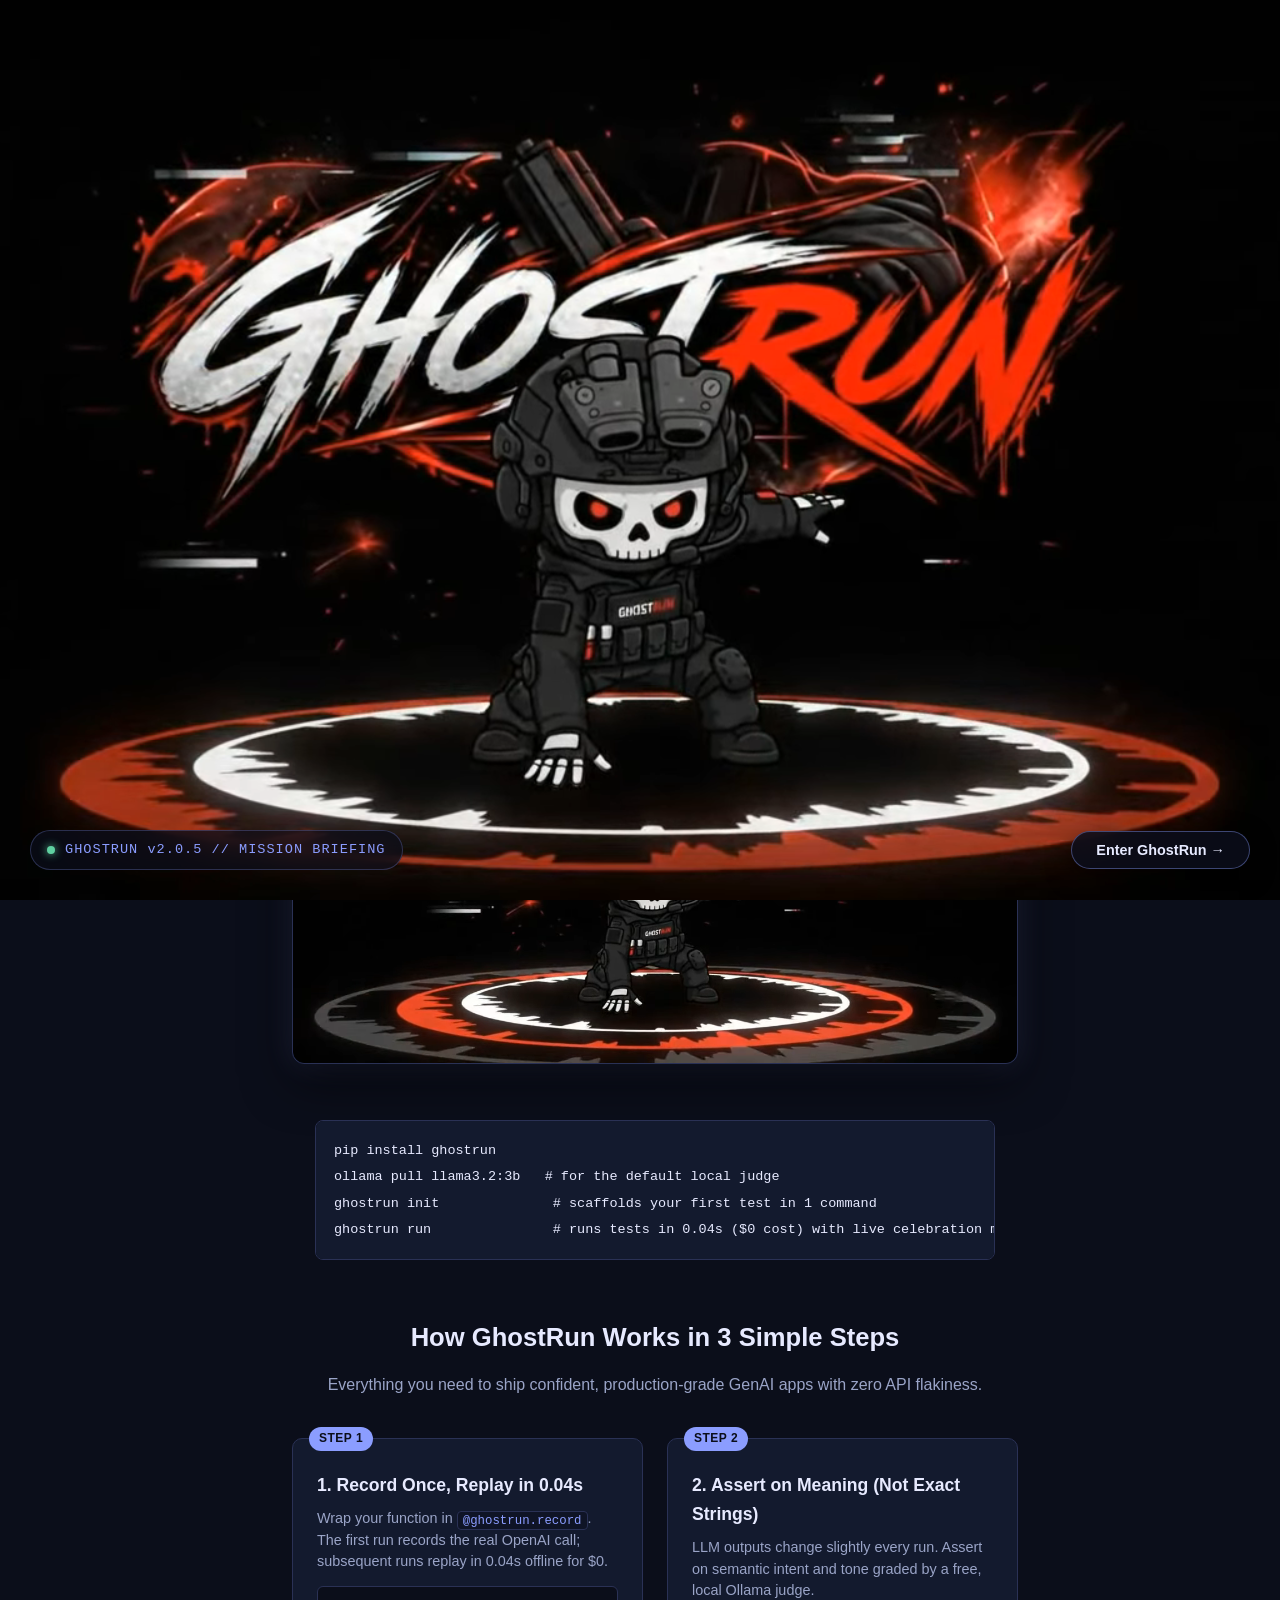
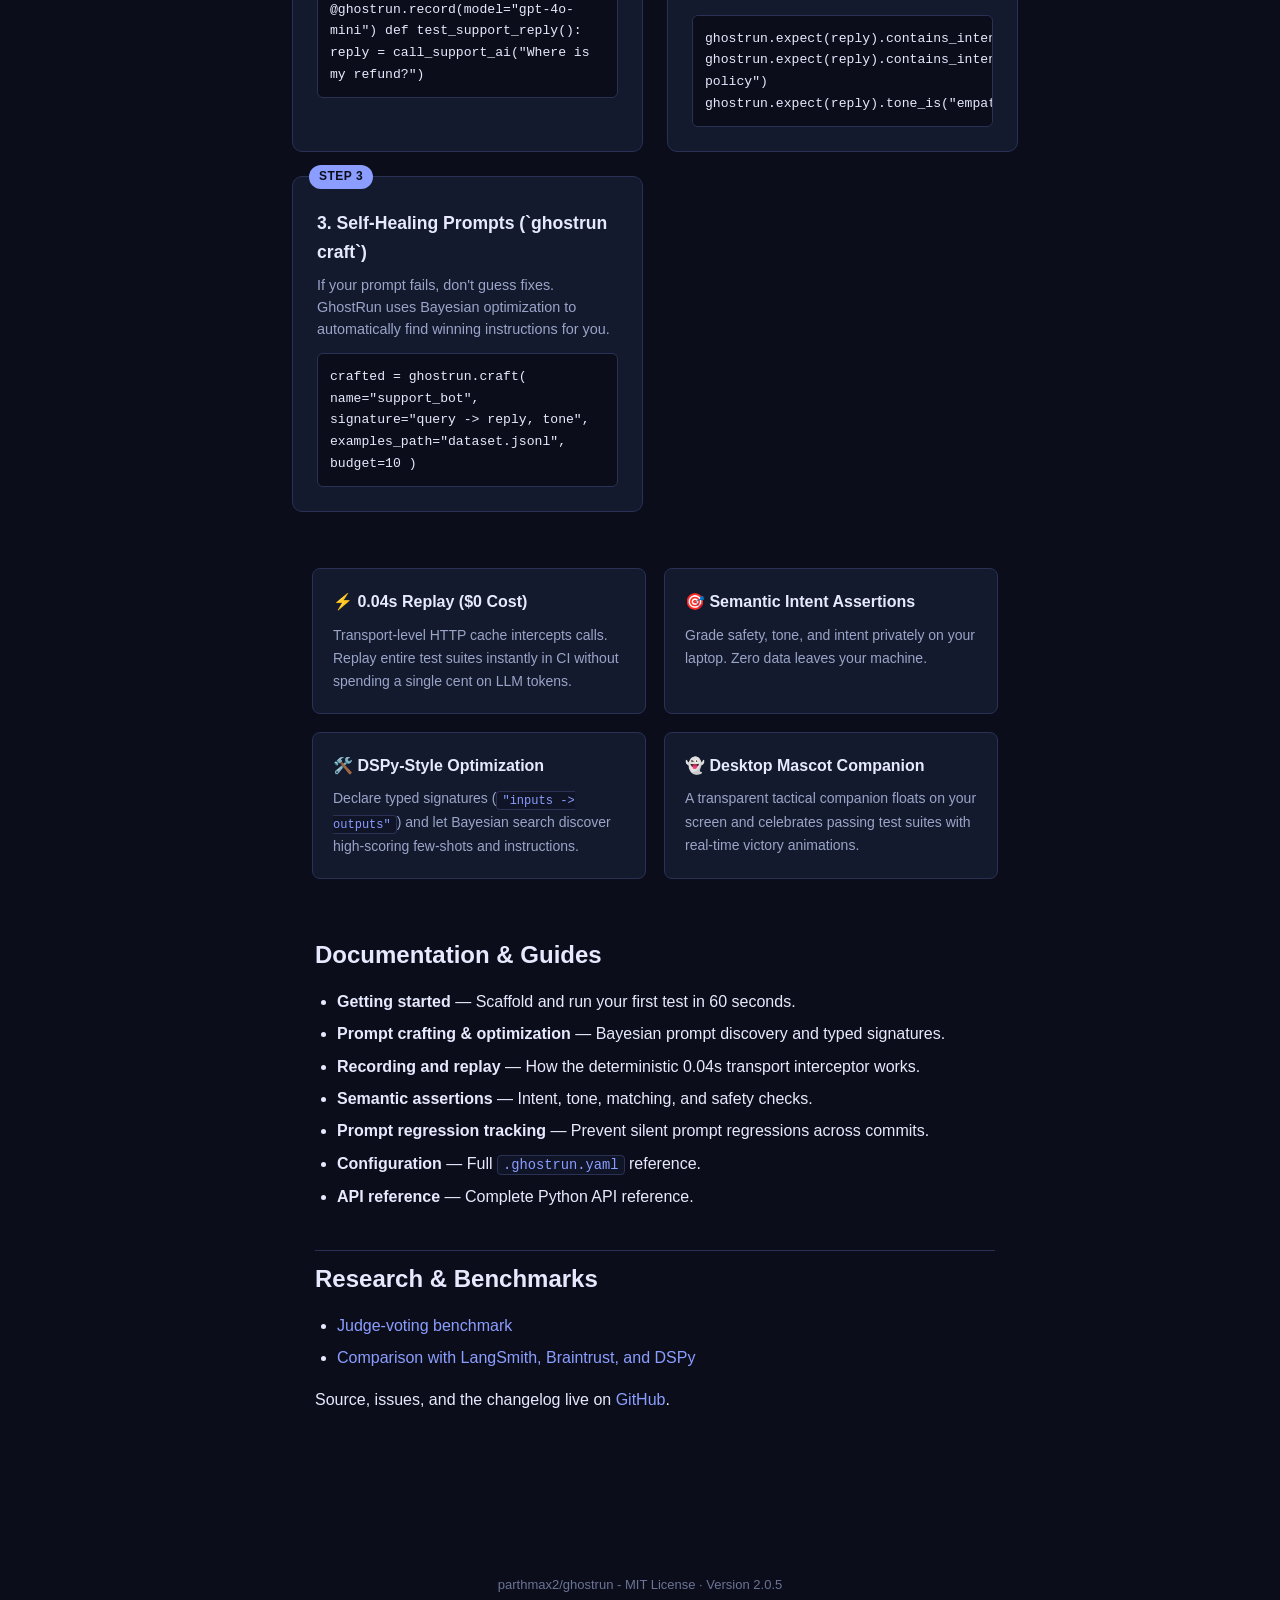
==== site/index.html @ 17cdb551 "Make launch intro video 100% full-screen edge-to-edge view with glassmorphism HUD overlay" ====
<!doctype html>
<html lang="en" data-theme="dark">

<head>
  <meta charset="utf-8">
  <meta name="viewport" content="width=device-width, initial-scale=1">
  <title>ghostrun - pytest for AI Apps</title>
  <meta name="description"
    content="pytest for AI Apps — Fast, free, offline testing, semantic intent assertions, and self-improving prompt optimization for Python developers.">
  <link rel="canonical" href="https://ghostrun.parthmax.tech/">
  <meta name="author" content="parthmax2">
  <meta name="keywords"
    content="LLM evals, prompt optimization, prompt crafting, DSPy alternative, pytest LLM evals, deterministic LLM tests, prompt regression testing, semantic assertions, OpenAI testing, Anthropic testing, desktop pet, AI companion">
  <meta property="og:type" content="website">
  <meta property="og:title" content="ghostrun - pytest for AI Apps">
  <meta property="og:description"
    content="Write fast, zero-cost tests for your AI prompts, and optimize them automatically when they fail.">
  <meta property="og:url" content="https://ghostrun.parthmax.tech/">
  <meta property="og:site_name" content="ghostrun">
  <meta property="og:image" content="https://ghostrun.parthmax.tech/assets/ghostrun-hero.gif">
  <meta name="twitter:card" content="summary_large_image">
  <meta name="twitter:title" content="ghostrun - pytest for AI Apps">
  <meta name="twitter:description"
    content="Write fast, zero-cost tests for your AI prompts, and optimize them automatically when they fail.">
  <meta name="twitter:image" content="https://ghostrun.parthmax.tech/assets/ghostrun-hero.gif">
  <link rel="icon" href="assets/ghost-icon.png">
  <link rel="stylesheet" href="assets/style.css">
  <style>
    /* Premium Modern Dark Styles */
    .hero-badge {
      display: inline-flex;
      align-items: center;
      gap: 8px;
      padding: 4px 14px;
      background: rgba(139, 157, 255, 0.1);
      border: 1px solid rgba(139, 157, 255, 0.25);
      border-radius: 999px;
      font-size: 0.82rem;
      color: #8b9dff;
      margin-bottom: 1.2rem;
      font-weight: 500;
    }
    /* True 100% Full-Screen Edge-to-Edge Cinematic Video Intro */
    #cinema-intro {
      position: fixed;
      top: 0;
      left: 0;
      width: 100vw;
      height: 100vh;
      background: #000000;
      z-index: 999999;
      display: flex;
      flex-direction: column;
      align-items: center;
      justify-content: center;
      overflow: hidden;
      transition: opacity 0.8s cubic-bezier(0.16, 1, 0.3, 1), visibility 0.8s;
    }
    #cinema-intro.dismissed {
      opacity: 0;
      visibility: hidden;
      pointer-events: none;
    }
    .intro-video-container {
      position: absolute;
      top: 0;
      left: 0;
      width: 100vw;
      height: 100vh;
      overflow: hidden;
    }
    .intro-video-container video {
      width: 100%;
      height: 100%;
      object-fit: cover;
      display: block;
    }
    .intro-hud {
      position: absolute;
      bottom: 30px;
      left: 30px;
      right: 30px;
      display: flex;
      align-items: center;
      justify-content: space-between;
      z-index: 10;
      pointer-events: none;
    }
    .intro-tag {
      display: flex;
      align-items: center;
      gap: 10px;
      color: #8b9dff;
      background: rgba(11, 14, 26, 0.75);
      backdrop-filter: blur(12px);
      padding: 8px 16px;
      border-radius: 999px;
      border: 1px solid rgba(139, 157, 255, 0.25);
      font-family: var(--font-mono);
      font-size: 0.85rem;
      letter-spacing: 1px;
    }
    .intro-skip-btn {
      pointer-events: auto;
      background: rgba(11, 14, 26, 0.85);
      backdrop-filter: blur(12px);
      border: 1px solid rgba(139, 157, 255, 0.4);
      color: #e7eaff;
      padding: 10px 24px;
      border-radius: 999px;
      font-size: 0.9rem;
      cursor: pointer;
      font-weight: 600;
      transition: all 0.25s;
      display: flex;
      align-items: center;
      gap: 8px;
      box-shadow: 0 8px 24px rgba(0, 0, 0, 0.5);
    }
    .intro-skip-btn:hover {
      background: #8b9dff;
      color: #0b0e1a;
      border-color: #8b9dff;
      box-shadow: 0 0 24px rgba(139, 157, 255, 0.8);
      transform: scale(1.05);
    }

    /* Video Frame */
    .video-frame {
      position: relative;
      border-radius: 12px;
      overflow: hidden;
      border: 1px solid #2a3155;
      box-shadow: 0 16px 48px rgba(0, 0, 0, 0.6), 0 0 28px rgba(139, 157, 255, 0.2);
      background: #0f1426;
      margin: 2.2rem 0;
    }
    .video-frame video {
      width: 100%;
      height: auto;
      display: block;
      border-radius: 12px;
    }
    .steps-container {
      display: grid;
      grid-template-columns: repeat(auto-fit, minmax(280px, 1fr));
      gap: 1.5rem;
      margin: 2.5rem 0;
    }
    .step-card {
      background: #131a2e;
      border: 1px solid #2a3155;
      border-radius: 10px;
      padding: 1.5rem;
      position: relative;
      transition: transform 0.2s, border-color 0.2s;
    }
    .step-card:hover {
      transform: translateY(-3px);
      border-color: #8b9dff;
    }
    .step-num {
      position: absolute;
      top: -12px;
      left: 16px;
      background: #8b9dff;
      color: #0b0e1a;
      font-weight: bold;
      font-size: 0.75rem;
      padding: 2px 10px;
      border-radius: 12px;
      text-transform: uppercase;
      letter-spacing: 0.5px;
    }
    .step-card h3 {
      margin-top: 0.5rem;
      margin-bottom: 0.5rem;
      color: #e7eaff;
      font-size: 1.1rem;
    }
    .step-card p {
      color: #9aa4c7;
      font-size: 0.9rem;
      line-height: 1.5;
      margin: 0;
    }
    .code-preview {
      background: #0b0e1a;
      border: 1px solid #2a3155;
      border-radius: 6px;
      padding: 0.75rem;
      margin-top: 0.8rem;
      font-family: var(--font-mono);
      font-size: 0.82rem;
      color: #e7eaff;
      overflow-x: auto;
    }
  </style>
</head>

<body>

  <!-- Full-Screen Cinematic Video Intro on First Launch -->
  <div id="cinema-intro">
    <div class="intro-video-container">
      <video id="intro-vid" autoplay muted playsinline poster="assets/ghostrun-hero.gif">
        <source src="assets/ghostrun-hero.webm" type="video/webm">
        <source src="assets/ghostrun-hero.mp4" type="video/mp4">
      </video>
    </div>
    <div class="intro-hud">
      <div class="intro-tag">
        <span style="display:inline-block; width:8px; height:8px; background:#5fd0a0; border-radius:50%; box-shadow:0 0 8px #5fd0a0;"></span>
        GHOSTRUN v2.0.5 // MISSION BRIEFING
      </div>
      <button class="intro-skip-btn" id="intro-skip" onclick="dismissIntro()">
        Enter GhostRun →
      </button>
    </div>
  </div>

  <script>
    function dismissIntro() {
      var intro = document.getElementById('cinema-intro');
      if (intro && !intro.classList.contains('dismissed')) {
        intro.classList.add('dismissed');
        try {
          sessionStorage.setItem('ghostrun_intro_seen', 'true');
        } catch(e) {}
      }
    }

    (function() {
      // If user already watched intro in this session, skip it automatically
      try {
        if (sessionStorage.getItem('ghostrun_intro_seen') === 'true') {
          var el = document.getElementById('cinema-intro');
          if (el) el.style.display = 'none';
          return;
        }
      } catch(e) {}

      var vid = document.getElementById('intro-vid');
      if (vid) {
        // Automatically transition into the main site when video finishes
        vid.addEventListener('ended', dismissIntro);
        // Fallback safety timeout if autoplay is blocked
        setTimeout(dismissIntro, 11000);
      }
    })();
  </script>

  <header class="site-header">
    <button class="nav-toggle" id="nav-toggle" aria-label="Toggle navigation">
      <svg viewBox="0 0 24 24" fill="none" stroke="currentColor" stroke-width="2" stroke-linecap="round" width="18"
        height="18">
        <line x1="4" y1="7" x2="20" y2="7" />
        <line x1="4" y1="12" x2="20" y2="12" />
        <line x1="4" y1="17" x2="20" y2="17" />
      </svg>
    </button>
    <a class="brand" href="index.html"><img src="assets/ghost-icon.png" alt="">GhostRun</a>
    <div class="header-spacer"></div>
    <div class="search-wrap">
      <span class="search-icon"><svg viewBox="0 0 24 24" fill="none" stroke="currentColor" stroke-width="2"
          stroke-linecap="round" stroke-linejoin="round" width="16" height="16">
          <circle cx="11" cy="11" r="7" />
          <line x1="21" y1="21" x2="16.65" y2="16.65" />
        </svg></span>
      <input class="search-input" id="search-input" type="text" placeholder="Search docs..." autocomplete="off">
      <div class="search-results" id="search-results"></div>
    </div>
    <div class="header-actions">
      <a class="icon-btn" href="https://github.com/parthmax2/ghostrun" target="_blank" rel="noopener"
        aria-label="GitHub repository">
        <svg viewBox="0 0 16 16" width="18" height="18" fill="currentColor">
          <path
            d="M8 0C3.58 0 0 3.58 0 8c0 3.54 2.29 6.53 5.47 7.59.4.07.55-.17.55-.38 0-.19-.01-.82-.01-1.49-2.01.37-2.53-.49-2.69-.94-.09-.23-.48-.94-.82-1.13-.28-.15-.68-.52-.01-.53.63-.01 1.08.58 1.23.82.72 1.21 1.87.87 2.33.66.07-.52.28-.87.51-1.07-1.78-.2-3.64-.89-3.64-3.95 0-.87.31-1.59.82-2.15-.08-.2-.36-1.02.08-2.12 0 0 .67-.21 2.2.82.64-.18 1.32-.27 2-.27.68 0 1.36.09 2 .27 1.53-1.04 2.2-.82 2.2-.82.44 1.1.16 1.92.08 2.12.51.56.82 1.27.82 2.15 0 3.07-1.87 3.75-3.65 3.95.29.25.54.73.54 1.48 0 1.07-.01 1.93-.01 2.2 0 .21.15.46.55.38A8.01 8.01 0 0 0 16 8c0-4.42-3.58-8-8-8z" />
        </svg>
      </a>
    </div>
  </header>

  <div class="scrim" id="scrim"></div>

  <div class="shell">
    <nav class="sidebar" aria-label="Sidebar">
      <div class="side-group">
        <div class="side-group-title">Guide</div>
        <a class="side-link" href="guide/getting-started.html">Getting started</a>
        <a class="side-link" href="guide/craft.html">Prompt crafting & optimization ⚡</a>
        <a class="side-link" href="guide/recording.html">Recording and replay</a>
        <a class="side-link" href="guide/assertions.html">Semantic assertions</a>
        <a class="side-link" href="guide/regression-tracking.html">Prompt regression tracking</a>
        <a class="side-link" href="guide/llm-regression-testing.html">LLM regression testing</a>
        <a class="side-link" href="guide/pytest-llm-evals.html">Pytest LLM evals</a>
        <a class="side-link" href="guide/test-openai-apps-offline.html">Test OpenAI apps offline</a>
        <a class="side-link" href="guide/configuration.html">Configuration</a>
        <a class="side-link" href="guide/api-reference.html">API reference</a>
        <a class="side-link" href="guide/why-not-diy.html">Why not just ask an LLM?</a>
      </div>
      <div class="side-group">
        <div class="side-group-title">Research</div>
        <a class="side-link" href="research/comparison.html">Comparison with other tools</a>
        <a class="side-link" href="research/judge-voting-benchmark.html">Judge-voting benchmark</a>
      </div>
    </nav>

    <main class="main">
      <div class="article" style="max-width:960px">

        <div class="home-hero">
          <div class="hero-badge">✨ Version 2.0.5 Live · DSPy-Style Optimization + Desktop Companion</div>

          <!-- Interactive Live Mascot Canvas -->
          <div style="display:flex; flex-direction:column; align-items:center; margin-bottom:1.5rem;">
            <div id="hero-pet" style="width:115px; height:125px; background:url('assets/spritesheet.png') 0px 0px no-repeat; background-size:920px 1125px; image-rendering:pixelated; cursor:pointer; filter:drop-shadow(0 0 16px rgba(139,157,255,0.4)); transition:transform 0.15s ease;" title="Click me to change animation!"></div>
            <div style="display:flex; gap:6px; margin-top:8px; flex-wrap:wrap; justify-content:center;">
              <button onclick="setPetState(0)" class="pet-pill active" id="pill-0">Idle</button>
              <button onclick="setPetState(1)" class="pet-pill" id="pill-1">Run 🏃</button>
              <button onclick="setPetState(4)" class="pet-pill" id="pill-4">Jump 🏆</button>
              <button onclick="setPetState(3)" class="pet-pill" id="pill-3">Wave 👋</button>
              <button onclick="setPetState(7)" class="pet-pill" id="pill-7">Think ⚡</button>
              <button onclick="setPetState(8)" class="pet-pill" id="pill-8">Review 🎖️</button>
              <button onclick="setPetState(5)" class="pet-pill" id="pill-5">Fail 💀</button>
            </div>
          </div>

          <style>
            .pet-pill {
              background: rgba(255,255,255,0.06);
              border: 1px solid rgba(255,255,255,0.12);
              color: #9aa4c7;
              padding: 4px 12px;
              border-radius: 999px;
              font-size: 0.8rem;
              cursor: pointer;
              transition: all 0.2s;
            }
            .pet-pill:hover, .pet-pill.active {
              background: #8b9dff;
              color: #0b0e1a;
              font-weight: 600;
              border-color: #8b9dff;
              box-shadow: 0 0 14px rgba(139,157,255,0.6);
            }
          </style>

          <script>
            let currentPetRow = 0;
            let currentPetFrame = 0;
            let petTimer = null;
            const heroPet = document.getElementById('hero-pet');
            const fw = 115, fh = 125;
            const petSpeeds = { 0: 120, 1: 110, 3: 120, 4: 100, 5: 150, 7: 70, 8: 90 };

            function updateHeroPet() {
              currentPetFrame = (currentPetFrame + 1) % 8;
              if (heroPet) {
                heroPet.style.backgroundPosition = `-${currentPetFrame * fw}px -${currentPetRow * fh}px`;
              }
            }

            function setPetState(row) {
              currentPetRow = row;
              currentPetFrame = 0;
              document.querySelectorAll('.pet-pill').forEach(b => b.classList.remove('active'));
              const activeBtn = document.getElementById(`pill-${row}`);
              if (activeBtn) activeBtn.classList.add('active');
              if (petTimer) clearInterval(petTimer);
              petTimer = setInterval(updateHeroPet, petSpeeds[row] || 110);
            }

            if (heroPet) {
              heroPet.addEventListener('click', () => {
                const states = [0, 1, 4, 3, 7, 8, 5];
                const nextIdx = (states.indexOf(currentPetRow) + 1) % states.length;
                setPetState(states[nextIdx]);
              });
              setPetState(0);
            }
          </script>

          <h1>pytest for AI Apps</h1>
          <p class="tagline">Fast, free, offline testing, semantic intent assertions, and self-improving prompt optimization for Python developers.</p>
          <div class="home-cta">
            <a class="btn btn-primary" href="guide/getting-started.html">Quickstart Guide</a>
            <a class="btn btn-ghost" href="guide/craft.html">Prompt Crafting ⚡</a>
            <a class="btn btn-ghost" href="https://github.com/parthmax2/ghostrun" target="_blank" rel="noopener">GitHub</a>
          </div>
        </div>

        <!-- High-Definition Hero Video Demo with Tactical Companion Workflow -->
        <div class="video-frame">
          <video autoplay loop muted playsinline poster="assets/ghostrun-hero.gif">
            <source src="assets/ghostrun-hero.webm" type="video/webm">
            <source src="assets/ghostrun-hero.mp4" type="video/mp4">
            <img src="assets/ghostrun-hero.gif" alt="GhostRun AI Prompt Testing & Optimization Demo">
          </video>
        </div>

        <div class="home-quickstart">
          <pre><code>pip install ghostrun
ollama pull llama3.2:3b   # for the default local judge
ghostrun init              # scaffolds your first test in 1 command
ghostrun run               # runs tests in 0.04s ($0 cost) with live celebration mascot!</code></pre>
        </div>

        <!-- Beginner Developer 3-Step Journey -->
        <h2 style="text-align:center; margin-top:3rem; border:none; font-size:1.6rem;">How GhostRun Works in 3 Simple Steps</h2>
        <p style="text-align:center; color:#9aa4c7; margin-bottom:2rem;">Everything you need to ship confident, production-grade GenAI apps with zero API flakiness.</p>

        <div class="steps-container">
          <div class="step-card">
            <div class="step-num">Step 1</div>
            <h3>1. Record Once, Replay in 0.04s</h3>
            <p>Wrap your function in <code>@ghostrun.record</code>. The first run records the real OpenAI call; subsequent runs replay in 0.04s offline for $0.</p>
            <div class="code-preview">@ghostrun.record(model="gpt-4o-mini")
def test_support_reply():
    reply = call_support_ai("Where is my refund?")</div>
          </div>

          <div class="step-card">
            <div class="step-num">Step 2</div>
            <h3>2. Assert on Meaning (Not Exact Strings)</h3>
            <p>LLM outputs change slightly every run. Assert on semantic intent and tone graded by a free, local Ollama judge.</p>
            <div class="code-preview">ghostrun.expect(reply).contains_intent("apology")
ghostrun.expect(reply).contains_intent("refund policy")
ghostrun.expect(reply).tone_is("empathetic")</div>
          </div>

          <div class="step-card">
            <div class="step-num">Step 3</div>
            <h3>3. Self-Healing Prompts (`ghostrun craft`)</h3>
            <p>If your prompt fails, don't guess fixes. GhostRun uses Bayesian optimization to automatically find winning instructions for you.</p>
            <div class="code-preview">crafted = ghostrun.craft(
    name="support_bot",
    signature="query -> reply, tone",
    examples_path="dataset.jsonl",
    budget=10
)</div>
          </div>
        </div>

        <!-- 4 Core Feature Cards -->
        <div class="home-grid">
          <div class="home-card">
            <h3>⚡ 0.04s Replay ($0 Cost)</h3>
            <p>Transport-level HTTP cache intercepts calls. Replay entire test suites instantly in CI without spending a single cent on LLM tokens.</p>
          </div>
          <div class="home-card">
            <h3>🎯 Semantic Intent Assertions</h3>
            <p>Grade safety, tone, and intent privately on your laptop. Zero data leaves your machine.</p>
          </div>
          <div class="home-card">
            <h3>🛠️ DSPy-Style Optimization</h3>
            <p>Declare typed signatures (<code>"inputs -> outputs"</code>) and let Bayesian search discover high-scoring few-shots and instructions.</p>
          </div>
          <div class="home-card">
            <h3>👻 Desktop Mascot Companion</h3>
            <p>A transparent tactical companion floats on your screen and celebrates passing test suites with real-time victory animations.</p>
          </div>
        </div>

        <div class="home-quickstart" style="margin-top:3rem;">
          <h2 style="border-top:none">Documentation & Guides</h2>
          <ul>
            <li><a href="guide/getting-started.html"><strong>Getting started</strong></a> — Scaffold and run your first test in 60 seconds.</li>
            <li><a href="guide/craft.html"><strong>Prompt crafting & optimization</strong></a> — Bayesian prompt discovery and typed signatures.</li>
            <li><a href="guide/recording.html"><strong>Recording and replay</strong></a> — How the deterministic 0.04s transport interceptor works.</li>
            <li><a href="guide/assertions.html"><strong>Semantic assertions</strong></a> — Intent, tone, matching, and safety checks.</li>
            <li><a href="guide/regression-tracking.html"><strong>Prompt regression tracking</strong></a> — Prevent silent prompt regressions across commits.</li>
            <li><a href="guide/configuration.html"><strong>Configuration</strong></a> — Full <code>.ghostrun.yaml</code> reference.</li>
            <li><a href="guide/api-reference.html"><strong>API reference</strong></a> — Complete Python API reference.</li>
          </ul>
          <h2>Research & Benchmarks</h2>
          <ul>
            <li><a href="research/judge-voting-benchmark.html">Judge-voting benchmark</a></li>
            <li><a href="research/comparison.html">Comparison with LangSmith, Braintrust, and DSPy</a></li>
          </ul>
          <p>Source, issues, and the changelog live on <a href="https://github.com/parthmax2/ghostrun" target="_blank"
              rel="noopener">GitHub</a>.</p>
        </div>

      </div>
    </main>
  </div>

  <footer class="site-footer">
    <a href="https://github.com/parthmax2/ghostrun" target="_blank" rel="noopener">parthmax2/ghostrun</a> - MIT License · Version 2.0.5
  </footer>

  <script src="assets/search-index.js"></script>
  <script src="assets/app.js"></script>
</body>

</html>
---- site/assets/style.css ----
/* ==========================================================================
   ghostrun docs — design tokens
   Same palette family as the README hero/mascot: cool ink + periwinkle glow,
   warm amber reserved for "this touched the network / pay attention" states.
   ========================================================================== */

:root {
  --ink: #0b0e1a;
  --ink-panel: #131a2e;
  --ink-panel-2: #0f1426;
  --ink-raised: #171f38;
  --hairline: #2a3155;
  --glow: #8b9dff;
  --glow-dim: #6b7bd6;
  --signal: #ffb066;
  --danger: #ff6b6b;
  --ok: #5fd0a0;
  --text: #e7eaff;
  --text-dim: #9aa4c7;
  --text-faint: #6b7396;
  --shadow: 0 8px 24px rgba(0, 0, 0, 0.35);

  --font-sans: -apple-system, "Segoe UI", Roboto, Helvetica, Arial, sans-serif;
  --font-mono: ui-monospace, "SF Mono", "Cascadia Mono", "JetBrains Mono", Consolas, "Liberation Mono", monospace;

  --header-h: 60px;
  --sidebar-w: 260px;
  --toc-w: 230px;
  --content-max: 760px;

  --radius: 8px;
}

#theme-toggle {
  display: none !important;
}

/* ==========================================================================
   Reset / base
   ========================================================================== */

* {
  box-sizing: border-box;
}

html {
  scroll-behavior: smooth;
}

@media (prefers-reduced-motion: reduce) {
  html {
    scroll-behavior: auto;
  }
  * {
    animation-duration: 0.001ms !important;
    transition-duration: 0.001ms !important;
  }
}

body {
  margin: 0;
  background: var(--ink);
  color: var(--text);
  font-family: var(--font-sans);
  font-size: 16px;
  line-height: 1.65;
  -webkit-font-smoothing: antialiased;
}

a {
  color: var(--glow);
  text-decoration: none;
}
a:hover {
  text-decoration: underline;
}
a:focus-visible,
button:focus-visible,
input:focus-visible {
  outline: 2px solid var(--glow);
  outline-offset: 2px;
}

img {
  max-width: 100%;
}

/* ==========================================================================
   Header
   ========================================================================== */

.site-header {
  position: fixed;
  top: 0;
  left: 0;
  right: 0;
  height: var(--header-h);
  z-index: 100;
  display: flex;
  align-items: center;
  gap: 16px;
  padding: 0 20px;
  background: color-mix(in srgb, var(--ink) 88%, transparent);
  backdrop-filter: blur(10px);
  border-bottom: 1px solid var(--hairline);
}

.brand {
  display: flex;
  align-items: center;
  gap: 10px;
  font-weight: 800;
  font-size: 18px;
  color: var(--text);
  white-space: nowrap;
  letter-spacing: -0.01em;
}
.brand:hover {
  text-decoration: none;
}
.brand img {
  width: 26px;
  height: 26px;
}

.nav-toggle {
  display: none;
  background: none;
  border: 1px solid var(--hairline);
  border-radius: var(--radius);
  color: var(--text);
  width: 36px;
  height: 36px;
  align-items: center;
  justify-content: center;
  cursor: pointer;
  flex: none;
}

.header-spacer {
  flex: 1;
}

.search-wrap {
  position: relative;
  width: 100%;
  max-width: 340px;
}

.search-input {
  width: 100%;
  background: var(--ink-panel);
  border: 1px solid var(--hairline);
  border-radius: var(--radius);
  color: var(--text);
  padding: 8px 12px 8px 34px;
  font-size: 14px;
  font-family: var(--font-sans);
}
.search-input::placeholder {
  color: var(--text-faint);
}

.search-icon {
  position: absolute;
  left: 10px;
  top: 50%;
  transform: translateY(-50%);
  color: var(--text-faint);
  pointer-events: none;
}

.search-results {
  position: absolute;
  top: calc(100% + 6px);
  left: 0;
  right: 0;
  background: var(--ink-raised);
  border: 1px solid var(--hairline);
  border-radius: var(--radius);
  box-shadow: var(--shadow);
  max-height: 60vh;
  overflow-y: auto;
  display: none;
  z-index: 200;
}
.search-results.open {
  display: block;
}
.search-result {
  display: block;
  padding: 10px 14px;
  border-bottom: 1px solid var(--hairline);
  color: var(--text);
}
.search-result:last-child {
  border-bottom: none;
}
.search-result:hover,
.search-result.active {
  background: var(--ink-panel-2);
  text-decoration: none;
}
.search-result .result-title {
  font-weight: 700;
  font-size: 14px;
  display: flex;
  align-items: center;
  gap: 6px;
}
.search-result .result-crumb {
  font-size: 11px;
  color: var(--text-faint);
  font-weight: 400;
}
.search-result .result-excerpt {
  font-size: 12.5px;
  color: var(--text-dim);
  margin-top: 2px;
}
.search-empty {
  padding: 14px;
  font-size: 13px;
  color: var(--text-faint);
}

.header-actions {
  display: flex;
  align-items: center;
  gap: 6px;
  flex: none;
}

.icon-btn {
  background: none;
  border: 1px solid transparent;
  color: var(--text-dim);
  width: 36px;
  height: 36px;
  border-radius: var(--radius);
  display: flex;
  align-items: center;
  justify-content: center;
  cursor: pointer;
}
.icon-btn:hover {
  border-color: var(--hairline);
  color: var(--text);
}
.icon-btn svg {
  width: 18px;
  height: 18px;
}
:root[data-theme="light"] .icon-moon {
  display: none;
}
:root[data-theme="dark"] .icon-sun {
  display: none;
}

/* ==========================================================================
   Layout shell
   ========================================================================== */

.shell {
  margin-top: var(--header-h);
  display: grid;
  grid-template-columns: var(--sidebar-w) minmax(0, 1fr) var(--toc-w);
  max-width: 1400px;
  margin-left: auto;
  margin-right: auto;
}

@media (max-width: 1200px) {
  .shell {
    grid-template-columns: var(--sidebar-w) minmax(0, 1fr);
  }
  .toc {
    display: none;
  }
}

@media (max-width: 960px) {
  .shell {
    grid-template-columns: minmax(0, 1fr);
  }
  .sidebar {
    position: fixed;
    left: -280px;
    top: var(--header-h);
    bottom: 0;
    width: 260px;
    transition: left 0.18s ease;
    z-index: 90;
    background: var(--ink);
    box-shadow: var(--shadow);
  }
  .sidebar.open {
    left: 0;
  }
  .nav-toggle {
    display: flex;
  }
  .scrim {
    display: none;
    position: fixed;
    inset: var(--header-h) 0 0 0;
    background: rgba(0, 0, 0, 0.4);
    z-index: 80;
  }
  .scrim.open {
    display: block;
  }
}

/* ==========================================================================
   Sidebar
   ========================================================================== */

.sidebar {
  border-right: 1px solid var(--hairline);
  padding: 24px 16px 40px;
  height: calc(100vh - var(--header-h));
  overflow-y: auto;
  position: sticky;
  top: var(--header-h);
}

.side-group {
  margin-bottom: 22px;
}

.side-group-title {
  font-size: 11px;
  font-weight: 700;
  letter-spacing: 0.08em;
  text-transform: uppercase;
  color: var(--text-faint);
  padding: 0 10px;
  margin-bottom: 6px;
}

.side-link {
  display: block;
  padding: 7px 10px;
  border-radius: 6px;
  font-size: 14px;
  color: var(--text-dim);
  line-height: 1.4;
}
.side-link:hover {
  background: var(--ink-panel-2);
  color: var(--text);
  text-decoration: none;
}
.side-link.active {
  background: var(--ink-panel-2);
  color: var(--glow);
  font-weight: 600;
  box-shadow: inset 2px 0 0 var(--glow);
}

/* ==========================================================================
   Main content / article prose
   ========================================================================== */

.main {
  min-width: 0;
  padding: 32px 32px 80px;
  display: flex;
  justify-content: center;
}

.article {
  width: 100%;
  max-width: var(--content-max);
}

.breadcrumb {
  font-size: 13px;
  color: var(--text-faint);
  margin-bottom: 10px;
}
.breadcrumb a {
  color: var(--text-faint);
}

.article h1 {
  font-size: 34px;
  font-weight: 800;
  letter-spacing: -0.01em;
  margin: 0 0 10px;
  text-wrap: balance;
}

.article .lede {
  font-size: 17px;
  color: var(--text-dim);
  margin-bottom: 28px;
}

.article h2 {
  font-size: 24px;
  font-weight: 700;
  margin: 40px 0 14px;
  padding-top: 8px;
  border-top: 1px solid var(--hairline);
  scroll-margin-top: calc(var(--header-h) + 16px);
}
.article h2:first-of-type {
  border-top: none;
  margin-top: 28px;
}

.article h3 {
  font-size: 18px;
  font-weight: 700;
  margin: 26px 0 10px;
  scroll-margin-top: calc(var(--header-h) + 16px);
}

.article p {
  margin: 0 0 16px;
}

.article ul,
.article ol {
  margin: 0 0 16px;
  padding-left: 22px;
}
.article li {
  margin-bottom: 6px;
}
.article li > ul,
.article li > ol {
  margin-top: 6px;
}

.article strong {
  color: var(--text);
  font-weight: 700;
}

.article code {
  font-family: var(--font-mono);
  font-size: 0.86em;
  background: var(--ink-panel-2);
  border: 1px solid var(--hairline);
  border-radius: 4px;
  padding: 1.5px 5px;
  color: var(--glow);
}

.article pre {
  position: relative;
  background: var(--ink-panel);
  border: 1px solid var(--hairline);
  border-radius: var(--radius);
  padding: 16px 18px;
  overflow-x: auto;
  margin: 0 0 20px;
}
.article pre code {
  background: none;
  border: none;
  padding: 0;
  color: var(--text);
  font-size: 13.5px;
  line-height: 1.6;
}

.copy-btn {
  position: absolute;
  top: 8px;
  right: 8px;
  background: var(--ink-panel-2);
  border: 1px solid var(--hairline);
  color: var(--text-faint);
  font-family: var(--font-sans);
  font-size: 11px;
  padding: 4px 8px;
  border-radius: 6px;
  cursor: pointer;
  opacity: 0;
  transition: opacity 0.12s ease;
}
.article pre:hover .copy-btn {
  opacity: 1;
}
.copy-btn:hover {
  color: var(--text);
  border-color: var(--glow);
}
.copy-btn.copied {
  color: var(--ok);
  border-color: var(--ok);
  opacity: 1;
}

.article blockquote {
  margin: 0 0 20px;
  padding: 2px 18px;
  border-left: 3px solid var(--hairline);
  color: var(--text-dim);
}

.article table {
  width: 100%;
  border-collapse: collapse;
  margin: 0 0 24px;
  font-size: 14px;
}
.article th,
.article td {
  border: 1px solid var(--hairline);
  padding: 9px 12px;
  text-align: left;
  vertical-align: top;
}
.article th {
  background: var(--ink-panel-2);
  font-weight: 700;
  font-size: 12.5px;
  letter-spacing: 0.01em;
}
.article .table-scroll {
  overflow-x: auto;
  margin: 0 0 24px;
}
.article .table-scroll table {
  margin-bottom: 0;
}

.article hr {
  border: none;
  border-top: 1px solid var(--hairline);
  margin: 32px 0;
}

/* Callouts */
.callout {
  border: 1px solid var(--hairline);
  border-left: 3px solid var(--glow);
  background: var(--ink-panel-2);
  border-radius: var(--radius);
  padding: 14px 16px;
  margin: 0 0 22px;
  font-size: 15px;
}
.callout p:last-child {
  margin-bottom: 0;
}
.callout-label {
  display: block;
  font-weight: 700;
  font-size: 11.5px;
  letter-spacing: 0.06em;
  text-transform: uppercase;
  margin-bottom: 6px;
  color: var(--glow);
}
.callout.warning {
  border-left-color: var(--signal);
}
.callout.warning .callout-label {
  color: var(--signal);
}
.callout.danger {
  border-left-color: var(--danger);
}
.callout.danger .callout-label {
  color: var(--danger);
}

/* Prev/next footer nav */
.page-nav {
  display: flex;
  justify-content: space-between;
  gap: 16px;
  margin-top: 48px;
  padding-top: 20px;
  border-top: 1px solid var(--hairline);
}
.page-nav a {
  flex: 1;
  border: 1px solid var(--hairline);
  border-radius: var(--radius);
  padding: 12px 16px;
  color: var(--text);
}
.page-nav a:hover {
  border-color: var(--glow);
  text-decoration: none;
}
.page-nav .dir {
  display: block;
  font-size: 11px;
  color: var(--text-faint);
  text-transform: uppercase;
  letter-spacing: 0.06em;
  margin-bottom: 3px;
}
.page-nav .next {
  text-align: right;
  margin-left: auto;
}

.edit-link {
  font-size: 13px;
  margin-top: 28px;
}

/* ==========================================================================
   TOC (right rail)
   ========================================================================== */

.toc {
  padding: 32px 20px;
  position: sticky;
  top: var(--header-h);
  height: calc(100vh - var(--header-h));
  overflow-y: auto;
}
.toc-title {
  font-size: 11px;
  font-weight: 700;
  letter-spacing: 0.08em;
  text-transform: uppercase;
  color: var(--text-faint);
  margin-bottom: 10px;
}
.toc ul {
  list-style: none;
  margin: 0;
  padding: 0;
}
.toc li {
  margin-bottom: 4px;
}
.toc a {
  display: block;
  font-size: 13px;
  color: var(--text-dim);
  padding: 3px 0 3px 12px;
  border-left: 2px solid transparent;
}
.toc a:hover {
  color: var(--text);
  text-decoration: none;
}
.toc a.active {
  color: var(--glow);
  border-left-color: var(--glow);
  font-weight: 600;
}
.toc .toc-h3 {
  padding-left: 24px;
  font-size: 12.5px;
}

/* ==========================================================================
   Home page
   ========================================================================== */

.home-hero {
  text-align: center;
  padding: 60px 20px 20px;
  max-width: 720px;
  margin: 0 auto;
}
.home-hero img.hero-gif {
  width: 100%;
  max-width: 560px;
  border-radius: 12px;
  margin-bottom: 28px;
}
.home-hero h1 {
  font-size: 38px;
  font-weight: 800;
  letter-spacing: -0.01em;
  margin: 0 0 10px;
  text-wrap: balance;
}
.home-hero p.tagline {
  font-size: 17px;
  color: var(--text-dim);
  margin: 0 0 28px;
}
.home-cta {
  display: flex;
  gap: 12px;
  justify-content: center;
  flex-wrap: wrap;
  margin-bottom: 12px;
}
.btn {
  display: inline-flex;
  align-items: center;
  gap: 8px;
  padding: 10px 20px;
  border-radius: var(--radius);
  font-weight: 600;
  font-size: 14.5px;
  border: 1px solid var(--hairline);
}
.btn:hover {
  text-decoration: none;
}
.btn-primary {
  background: var(--glow);
  color: var(--ink);
  border-color: var(--glow);
}
.btn-primary:hover {
  background: var(--glow-dim);
  border-color: var(--glow-dim);
}
.btn-ghost {
  color: var(--text);
}
.btn-ghost:hover {
  border-color: var(--glow);
}

.home-grid {
  max-width: 960px;
  margin: 56px auto 0;
  padding: 0 20px;
  display: grid;
  grid-template-columns: repeat(auto-fit, minmax(240px, 1fr));
  gap: 18px;
}
.home-card {
  border: 1px solid var(--hairline);
  border-radius: var(--radius);
  padding: 20px;
  background: var(--ink-panel);
}
.home-card h3 {
  margin: 0 0 8px;
  font-size: 16px;
}
.home-card p {
  margin: 0;
  font-size: 14px;
  color: var(--text-dim);
}
.home-card a {
  font-size: 13px;
  font-weight: 600;
}

.home-quickstart {
  max-width: 720px;
  margin: 56px auto 40px;
  padding: 0 20px;
}

/* ==========================================================================
   Footer
   ========================================================================== */

.site-footer {
  text-align: center;
  padding: 40px 20px 60px;
  color: var(--text-faint);
  font-size: 13px;
}
.site-footer a {
  color: var(--text-faint);
}
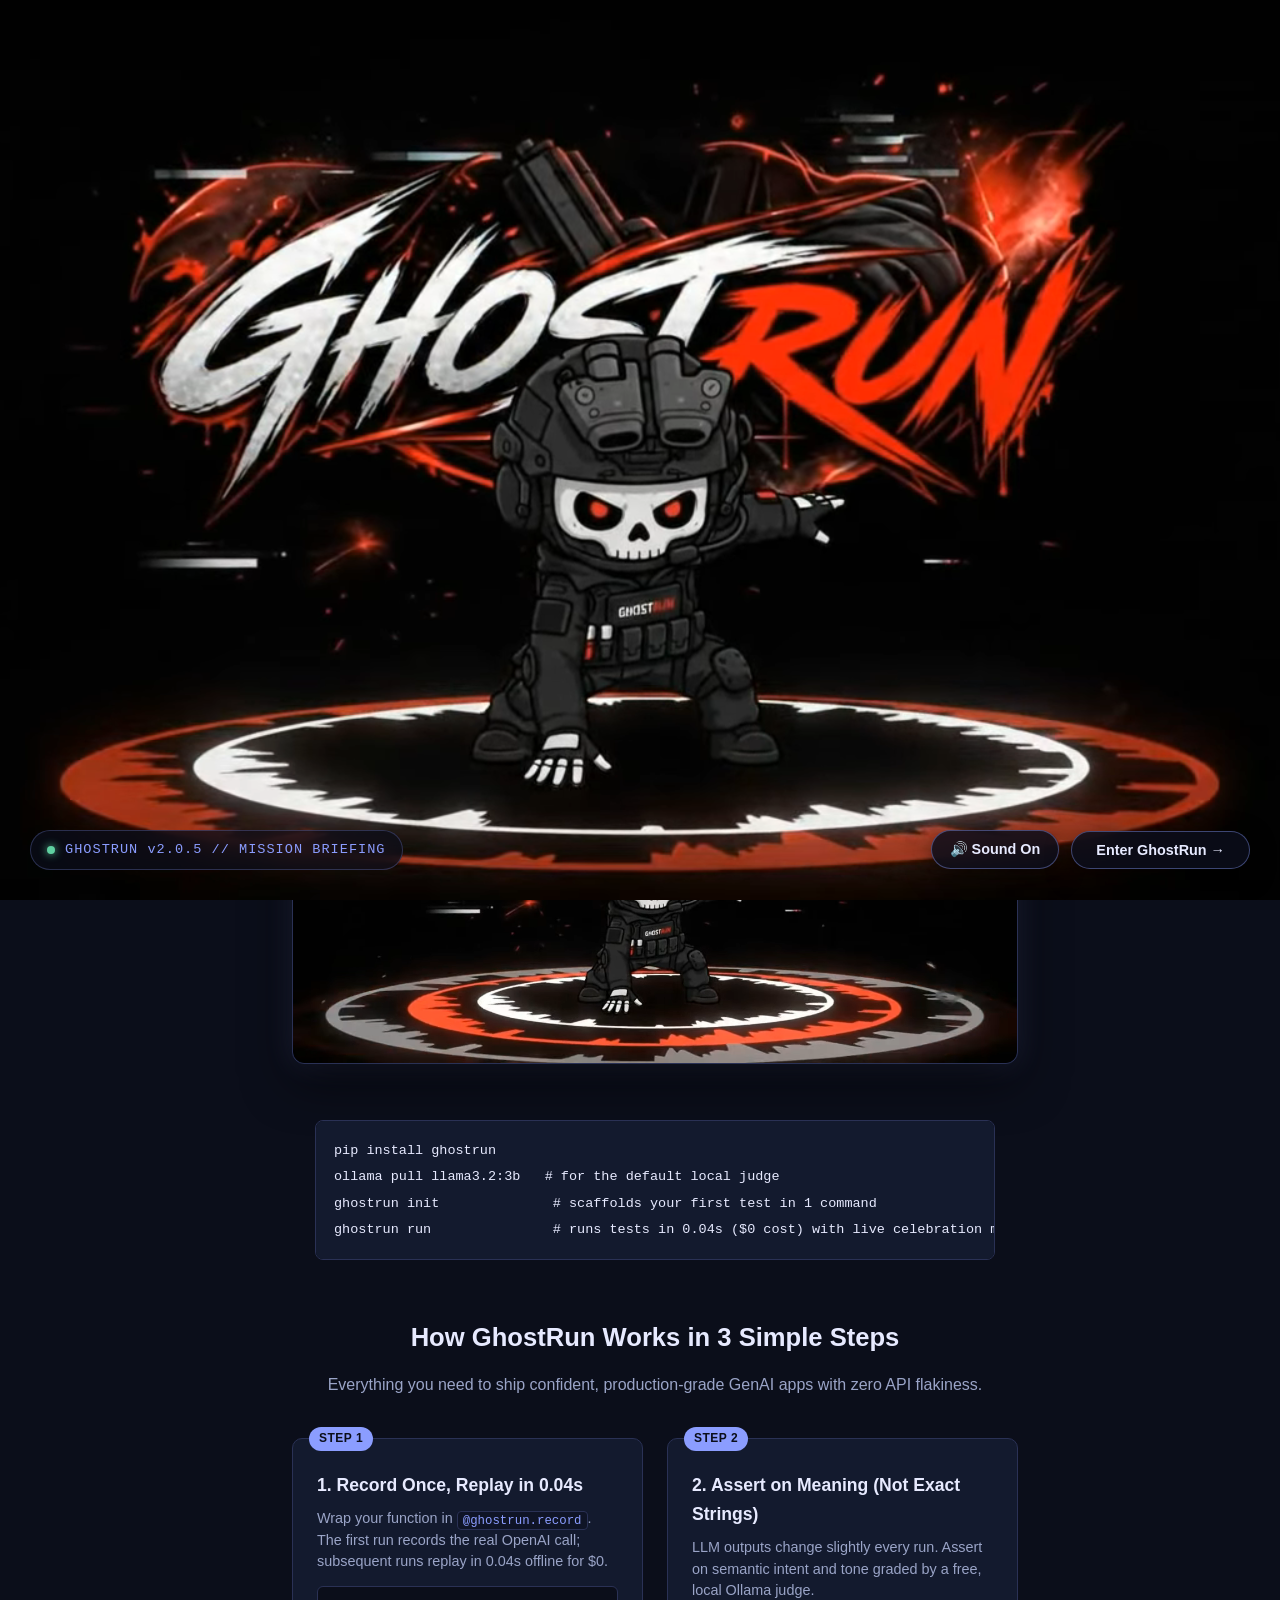
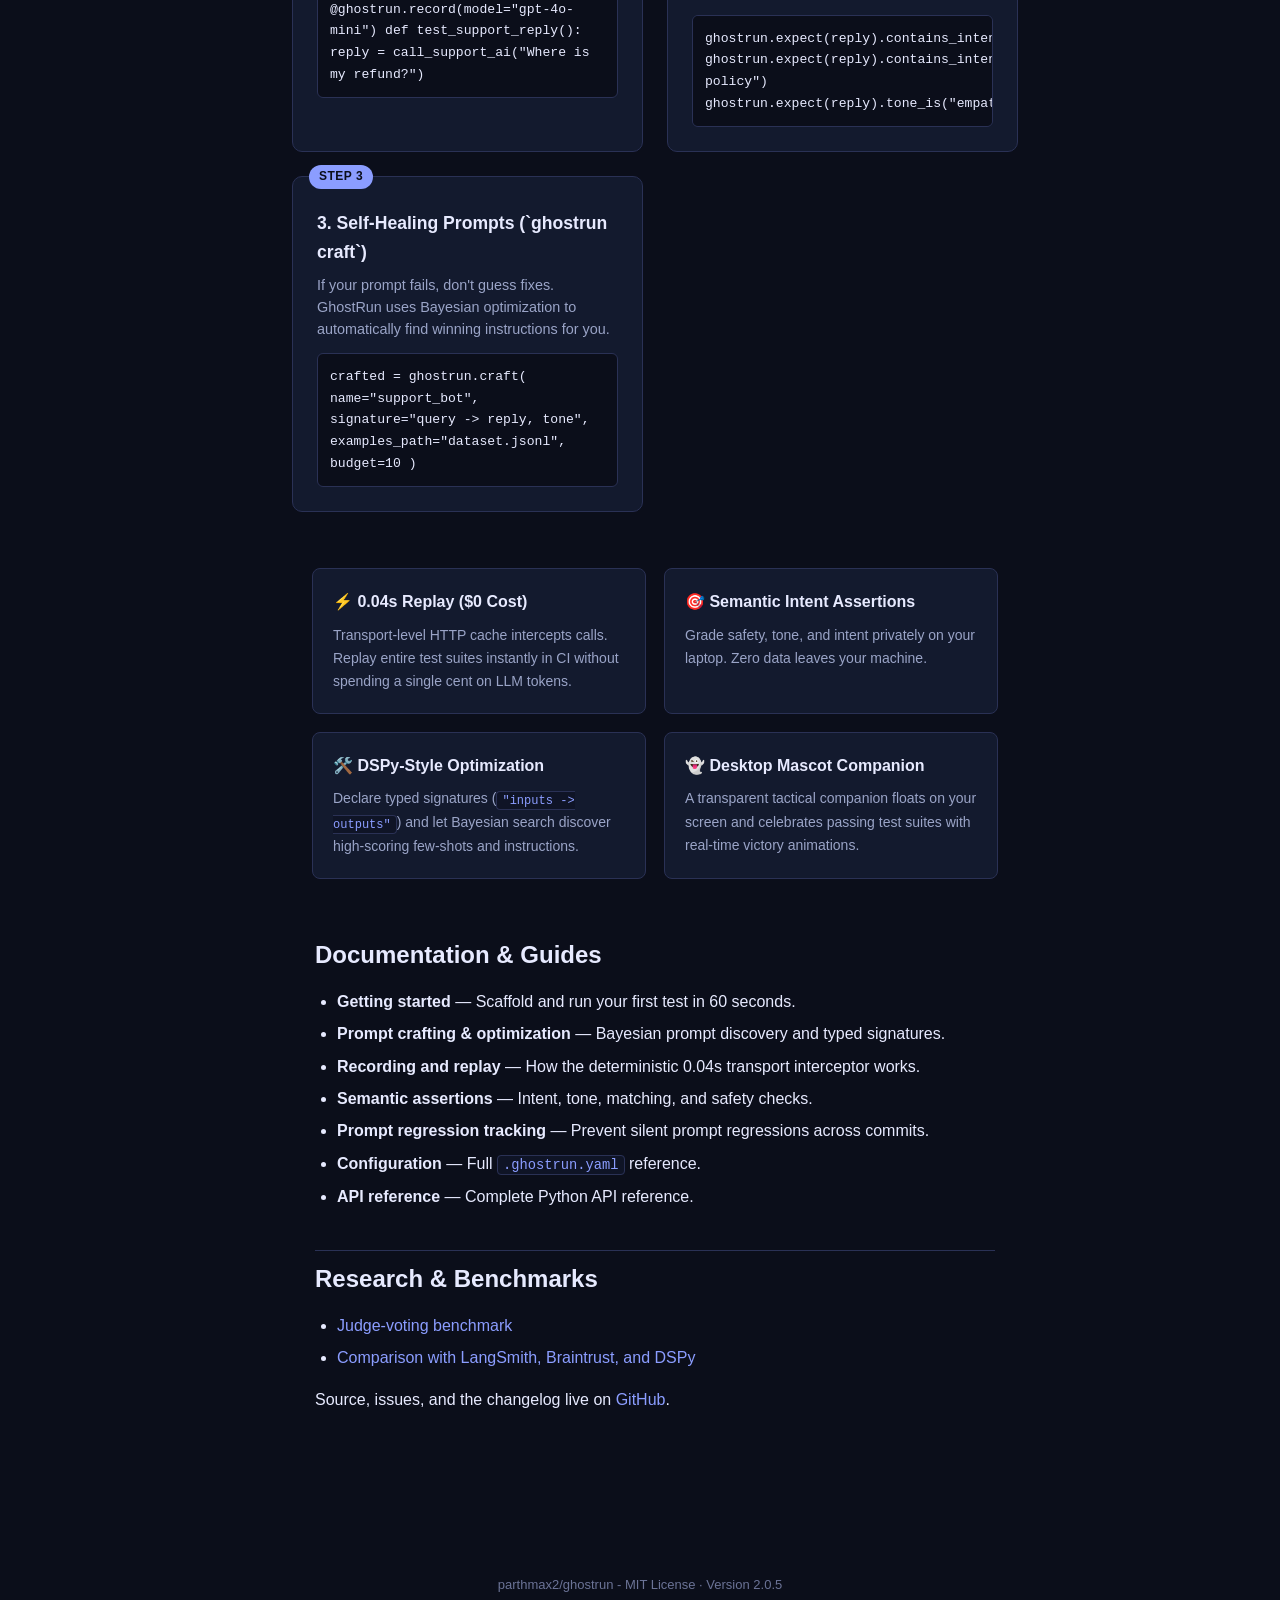
==== commit ae8091fa: "Include stereo Opus audio stream in WebM hero video and add interactive Sound On toggle to full-scre" ====
--- a/site/index.html
+++ b/site/index.html
@@ -213,15 +213,38 @@
         <span style="display:inline-block; width:8px; height:8px; background:#5fd0a0; border-radius:50%; box-shadow:0 0 8px #5fd0a0;"></span>
         GHOSTRUN v2.0.5 // MISSION BRIEFING
       </div>
-      <button class="intro-skip-btn" id="intro-skip" onclick="dismissIntro()">
-        Enter GhostRun →
-      </button>
+      <div style="display:flex; align-items:center; gap:12px; pointer-events:auto;">
+        <button class="intro-skip-btn" id="intro-mute-btn" onclick="toggleAudio()" style="padding:10px 18px;">
+          <span id="mute-icon">🔊 Sound On</span>
+        </button>
+        <button class="intro-skip-btn" id="intro-skip" onclick="dismissIntro()">
+          Enter GhostRun →
+        </button>
+      </div>
     </div>
   </div>
 
   <script>
+    function toggleAudio() {
+      var vid = document.getElementById('intro-vid');
+      var icon = document.getElementById('mute-icon');
+      if (vid) {
+        vid.muted = !vid.muted;
+        if (vid.muted) {
+          icon.textContent = "🔇 Muted";
+        } else {
+          icon.textContent = "🔊 Sound On";
+          vid.play().catch(function(){});
+        }
+      }
+    }
+
     function dismissIntro() {
       var intro = document.getElementById('cinema-intro');
+      var vid = document.getElementById('intro-vid');
+      if (vid) {
+        try { vid.pause(); } catch(e) {}
+      }
       if (intro && !intro.classList.contains('dismissed')) {
         intro.classList.add('dismissed');
         try {
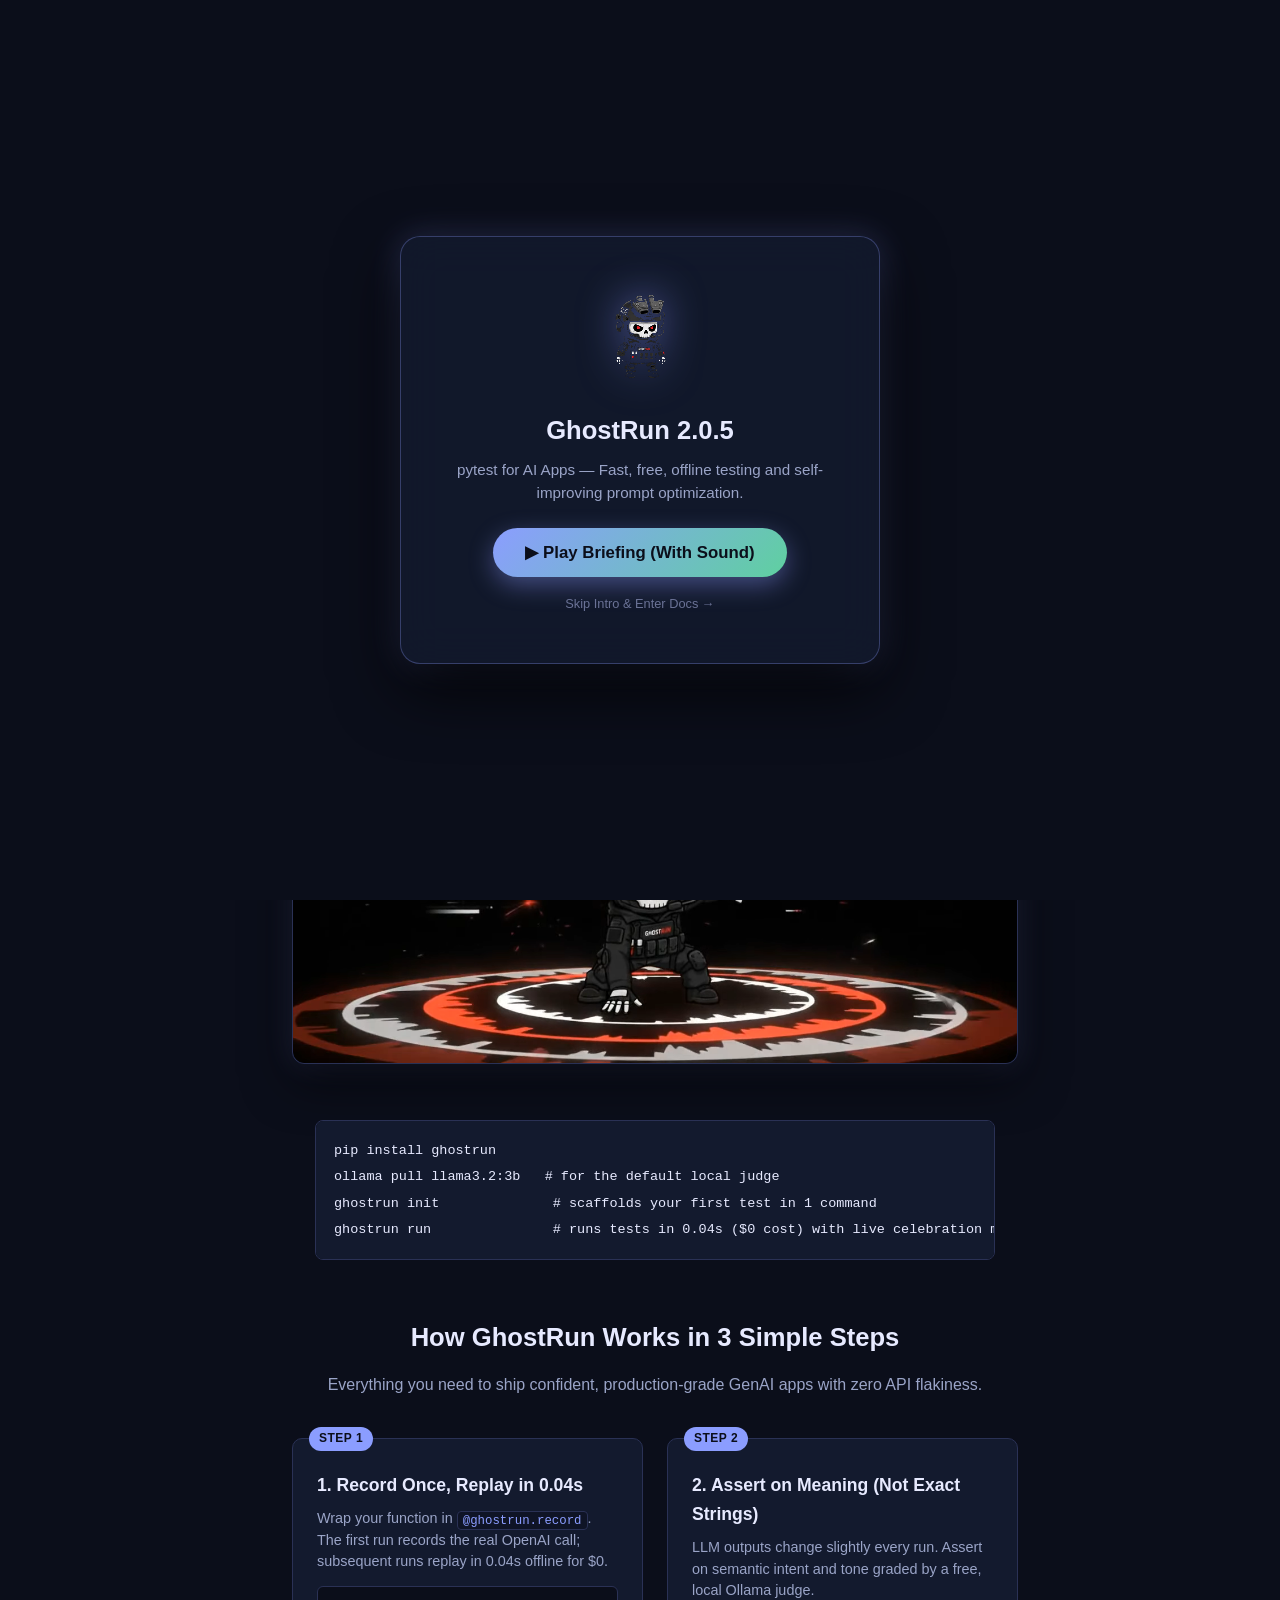
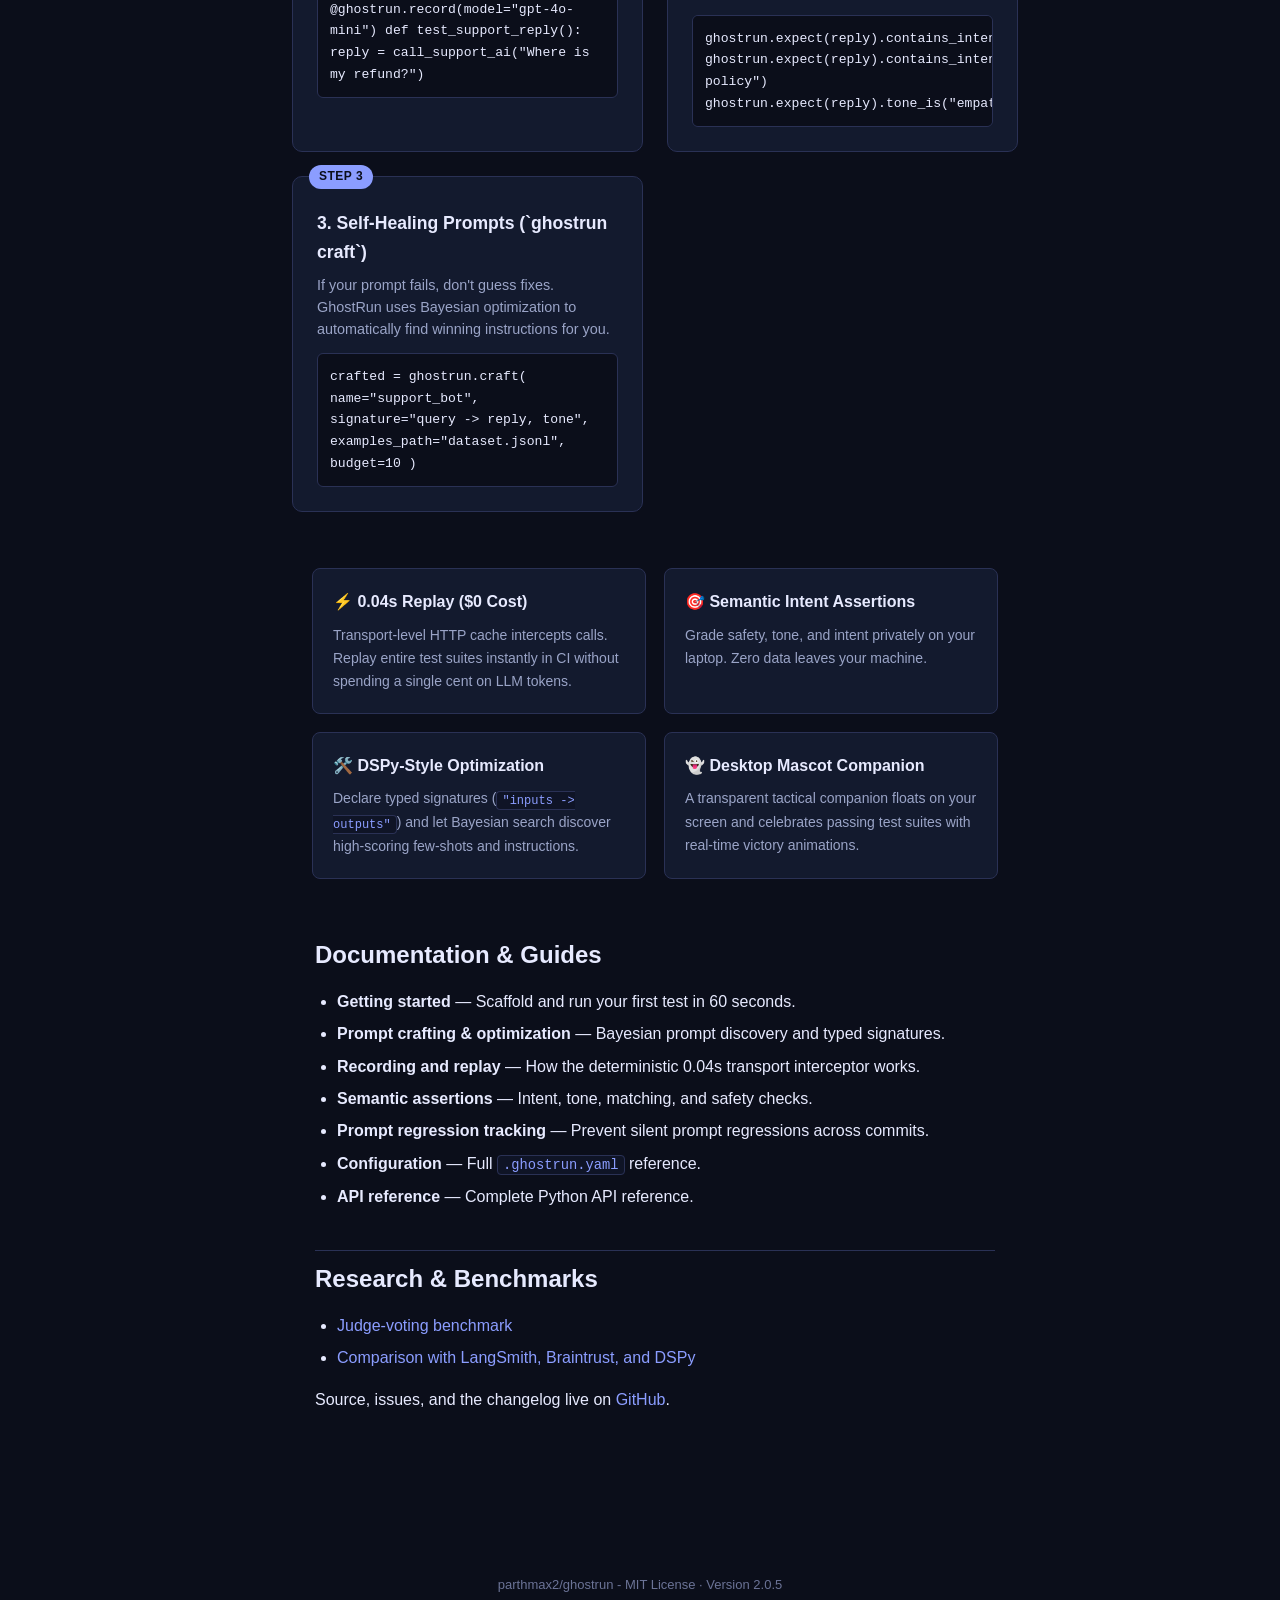
==== commit dfbb1318: "Implement interactive launch card to unlock browser audio, cyber spinner loader, and edge-to-edge vi" ====
--- a/site/index.html
+++ b/site/index.html
@@ -47,7 +47,7 @@
       left: 0;
       width: 100vw;
       height: 100vh;
-      background: #000000;
+      background: #0b0e1a;
       z-index: 999999;
       display: flex;
       flex-direction: column;
@@ -60,6 +60,79 @@
       opacity: 0;
       visibility: hidden;
       pointer-events: none;
+    }
+    .intro-launch-card {
+      position: relative;
+      z-index: 20;
+      display: flex;
+      flex-direction: column;
+      align-items: center;
+      justify-content: center;
+      text-align: center;
+      background: rgba(19, 26, 46, 0.85);
+      backdrop-filter: blur(20px);
+      border: 1px solid rgba(139, 157, 255, 0.3);
+      padding: 3rem 2.5rem;
+      border-radius: 20px;
+      box-shadow: 0 24px 64px rgba(0, 0, 0, 0.8), 0 0 32px rgba(139, 157, 255, 0.25);
+      max-width: 480px;
+      width: 90%;
+      transition: opacity 0.4s, transform 0.4s;
+    }
+    .intro-launch-card.hide {
+      opacity: 0;
+      transform: scale(0.92);
+      pointer-events: none;
+    }
+    .launch-mascot {
+      width: 96px;
+      height: 104px;
+      background: url('assets/spritesheet.png') 0px 0px no-repeat;
+      background-size: 768px 936px;
+      image-rendering: pixelated;
+      filter: drop-shadow(0 0 20px rgba(139, 157, 255, 0.7));
+      margin-bottom: 1.2rem;
+    }
+    .btn-launch-exp {
+      background: linear-gradient(135deg, #8b9dff, #5fd0a0);
+      color: #0b0e1a;
+      border: none;
+      font-weight: 700;
+      font-size: 1.05rem;
+      padding: 14px 32px;
+      border-radius: 999px;
+      cursor: pointer;
+      box-shadow: 0 8px 24px rgba(139, 157, 255, 0.4);
+      transition: all 0.2s;
+      margin-top: 1.5rem;
+      display: flex;
+      align-items: center;
+      gap: 10px;
+    }
+    .btn-launch-exp:hover {
+      transform: scale(1.05);
+      box-shadow: 0 0 32px rgba(139, 157, 255, 0.8);
+    }
+    .intro-loader-wrap {
+      display: none;
+      flex-direction: column;
+      align-items: center;
+      position: absolute;
+      z-index: 25;
+    }
+    .intro-loader-wrap.active {
+      display: flex;
+    }
+    .intro-spinner {
+      width: 50px;
+      height: 50px;
+      border: 3px solid rgba(139, 157, 255, 0.2);
+      border-top-color: #8b9dff;
+      border-radius: 50%;
+      animation: spin 0.8s linear infinite;
+    }
+    @keyframes spin {
+      to { transform: rotate(360deg); }
     }
     .intro-video-container {
       position: absolute;
@@ -68,6 +141,11 @@
       width: 100vw;
       height: 100vh;
       overflow: hidden;
+      opacity: 0;
+      transition: opacity 0.5s ease;
+    }
+    .intro-video-container.playing {
+      opacity: 1;
     }
     .intro-video-container video {
       width: 100%;
@@ -80,11 +158,14 @@
       bottom: 30px;
       left: 30px;
       right: 30px;
+      display: none;
+      align-items: center;
+      justify-content: space-between;
+      z-index: 30;
+      pointer-events: none;
+    }
+    .intro-hud.active {
       display: flex;
-      align-items: center;
-      justify-content: space-between;
-      z-index: 10;
-      pointer-events: none;
     }
     .intro-tag {
       display: flex;
@@ -200,43 +281,82 @@
 
 <body>
 
-  <!-- Full-Screen Cinematic Video Intro on First Launch -->
+  <!-- Full-Screen Cinematic Video Intro Experience -->
   <div id="cinema-intro">
-    <div class="intro-video-container">
-      <video id="intro-vid" autoplay muted playsinline poster="assets/ghostrun-hero.gif">
+    <!-- Step 1: Launch Card (Unlocks Full Browser Audio on Click) -->
+    <div class="intro-launch-card" id="launch-card">
+      <div class="launch-mascot" id="launch-sprite"></div>
+      <h2 style="color:#e7eaff; margin:0 0 0.5rem 0; font-size:1.6rem;">GhostRun 2.0.5</h2>
+      <p style="color:#9aa4c7; margin:0; font-size:0.95rem; line-height:1.5;">
+        pytest for AI Apps — Fast, free, offline testing and self-improving prompt optimization.
+      </p>
+      <button class="btn-launch-exp" onclick="startMissionExperience()">
+        ▶ Play Briefing (With Sound)
+      </button>
+      <a href="javascript:void(0)" onclick="dismissIntro()" style="color:#6b7396; font-size:0.8rem; margin-top:1rem; text-decoration:none;">
+        Skip Intro &amp; Enter Docs →
+      </a>
+    </div>
+
+    <!-- Step 2: Cyber Loading Spinner Animation -->
+    <div class="intro-loader-wrap" id="intro-loader">
+      <div class="intro-spinner"></div>
+      <div style="color:#8b9dff; font-family:var(--font-mono); font-size:0.85rem; margin-top:1.2rem; letter-spacing:1px;">
+        INITIALIZING MISSION VIDEO...
+      </div>
+    </div>
+
+    <!-- Step 3: Edge-to-Edge Full Screen Video with Audio -->
+    <div class="intro-video-container" id="intro-vid-box">
+      <video id="intro-vid" playsinline poster="assets/ghostrun-hero.gif">
         <source src="assets/ghostrun-hero.webm" type="video/webm">
         <source src="assets/ghostrun-hero.mp4" type="video/mp4">
       </video>
     </div>
-    <div class="intro-hud">
+
+    <!-- Step 4: Floating Cyber HUD Controls -->
+    <div class="intro-hud" id="intro-hud">
       <div class="intro-tag">
         <span style="display:inline-block; width:8px; height:8px; background:#5fd0a0; border-radius:50%; box-shadow:0 0 8px #5fd0a0;"></span>
-        GHOSTRUN v2.0.5 // MISSION BRIEFING
+        GHOSTRUN v2.0.5 // BRIEFING IN PROGRESS
       </div>
-      <div style="display:flex; align-items:center; gap:12px; pointer-events:auto;">
-        <button class="intro-skip-btn" id="intro-mute-btn" onclick="toggleAudio()" style="padding:10px 18px;">
-          <span id="mute-icon">🔊 Sound On</span>
-        </button>
-        <button class="intro-skip-btn" id="intro-skip" onclick="dismissIntro()">
-          Enter GhostRun →
-        </button>
-      </div>
+      <button class="intro-skip-btn" id="intro-skip" onclick="dismissIntro()">
+        Enter GhostRun →
+      </button>
     </div>
   </div>
 
   <script>
-    function toggleAudio() {
+    function startMissionExperience() {
+      var card = document.getElementById('launch-card');
+      var loader = document.getElementById('intro-loader');
+      var vidBox = document.getElementById('intro-vid-box');
+      var hud = document.getElementById('intro-hud');
       var vid = document.getElementById('intro-vid');
-      var icon = document.getElementById('mute-icon');
-      if (vid) {
-        vid.muted = !vid.muted;
-        if (vid.muted) {
-          icon.textContent = "🔇 Muted";
-        } else {
-          icon.textContent = "🔊 Sound On";
-          vid.play().catch(function(){});
+
+      // 1. Hide Launch Card
+      if (card) card.classList.add('hide');
+
+      // 2. Show Cyber Loading Animation
+      if (loader) loader.classList.add('active');
+
+      // 3. Start Video with Sound after brief loading animation
+      setTimeout(function() {
+        if (loader) loader.classList.remove('active');
+        if (vidBox) vidBox.classList.add('playing');
+        if (hud) hud.classList.add('active');
+        if (vid) {
+          vid.muted = false;
+          vid.volume = 1.0;
+          vid.currentTime = 0;
+          vid.play().catch(function() {
+            // Fallback if blocked
+            vid.muted = true;
+            vid.play();
+          });
+          vid.addEventListener('ended', dismissIntro);
         }
-      }
+      }, 700);
     }
 
     function dismissIntro() {
@@ -254,22 +374,21 @@
     }
 
     (function() {
+      // Animate mascot sprite on launch card
+      var sprite = document.getElementById('launch-sprite');
+      var frame = 0;
+      setInterval(function() {
+        frame = (frame + 1) % 8;
+        if (sprite) sprite.style.backgroundPosition = '-' + (frame * 96) + 'px -0px';
+      }, 120);
+
       // If user already watched intro in this session, skip it automatically
       try {
         if (sessionStorage.getItem('ghostrun_intro_seen') === 'true') {
           var el = document.getElementById('cinema-intro');
           if (el) el.style.display = 'none';
-          return;
         }
       } catch(e) {}
-
-      var vid = document.getElementById('intro-vid');
-      if (vid) {
-        // Automatically transition into the main site when video finishes
-        vid.addEventListener('ended', dismissIntro);
-        // Fallback safety timeout if autoplay is blocked
-        setTimeout(dismissIntro, 11000);
-      }
     })();
   </script>
 
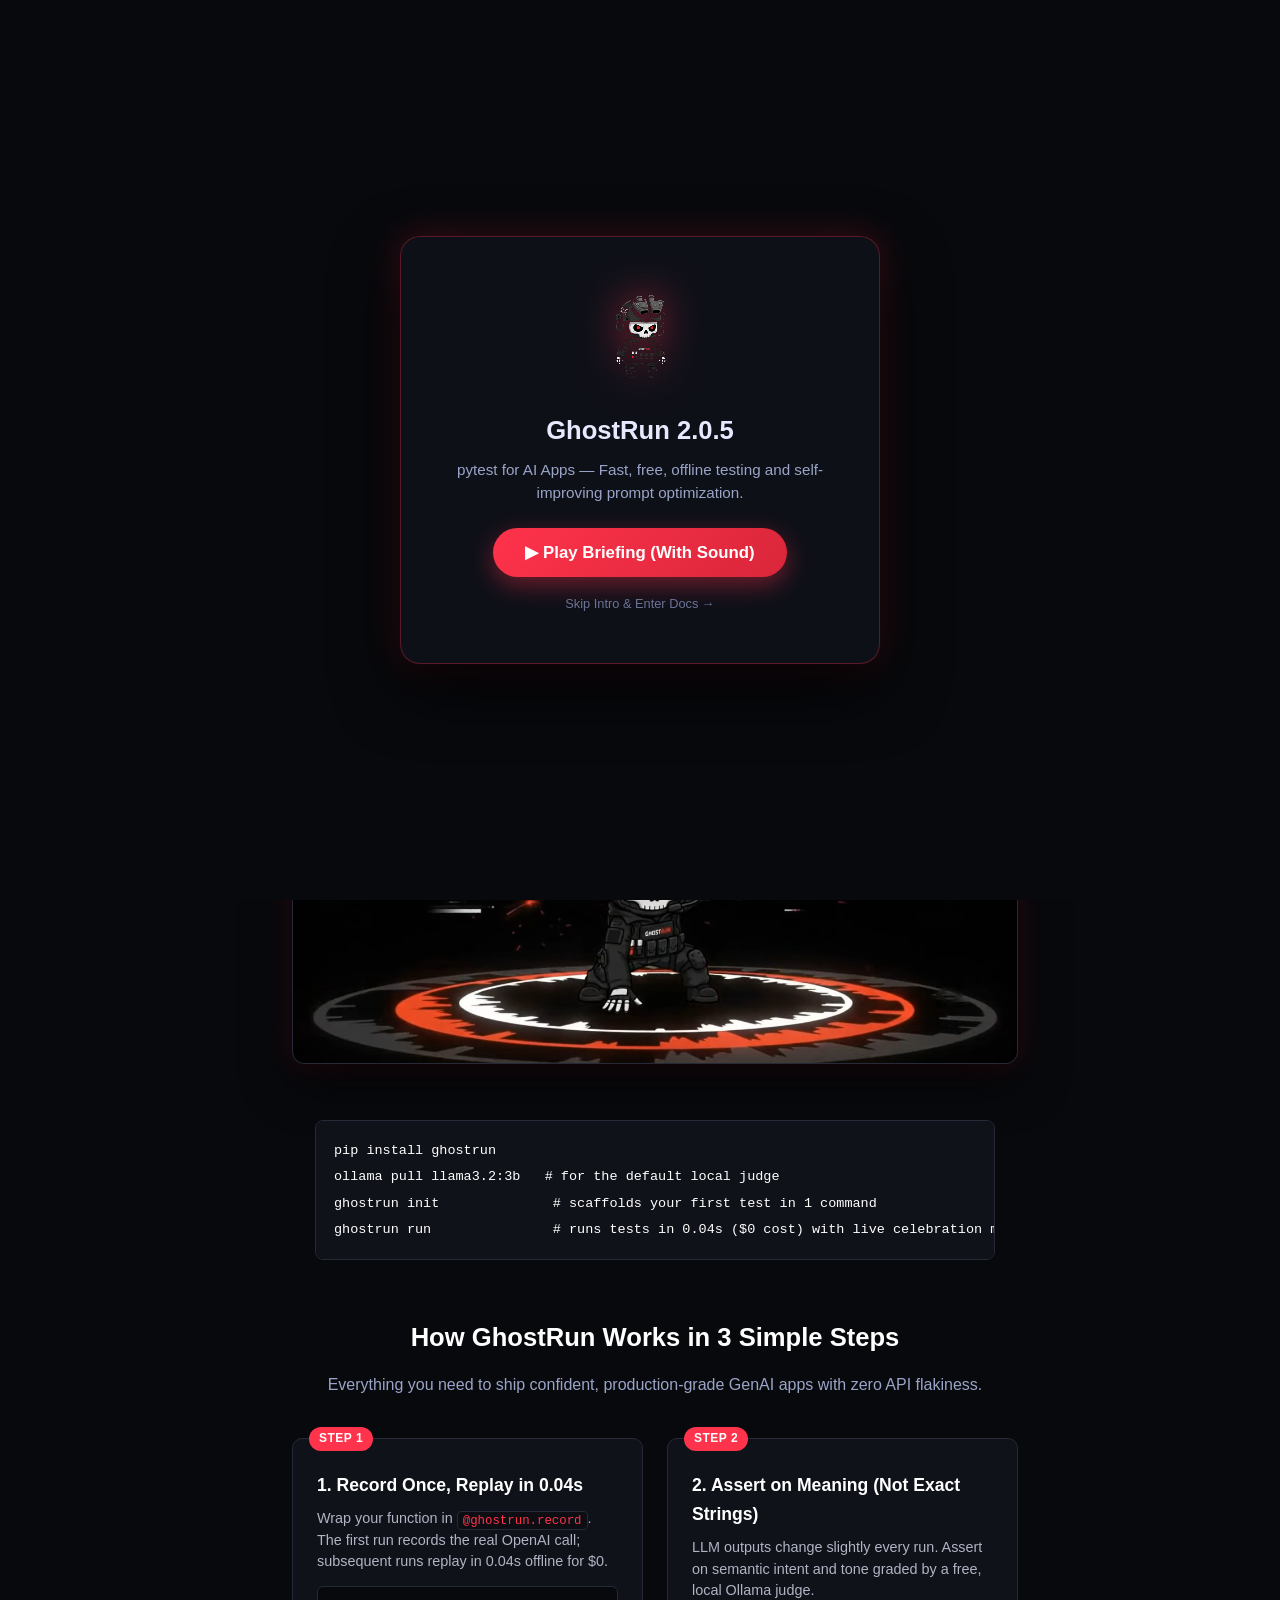
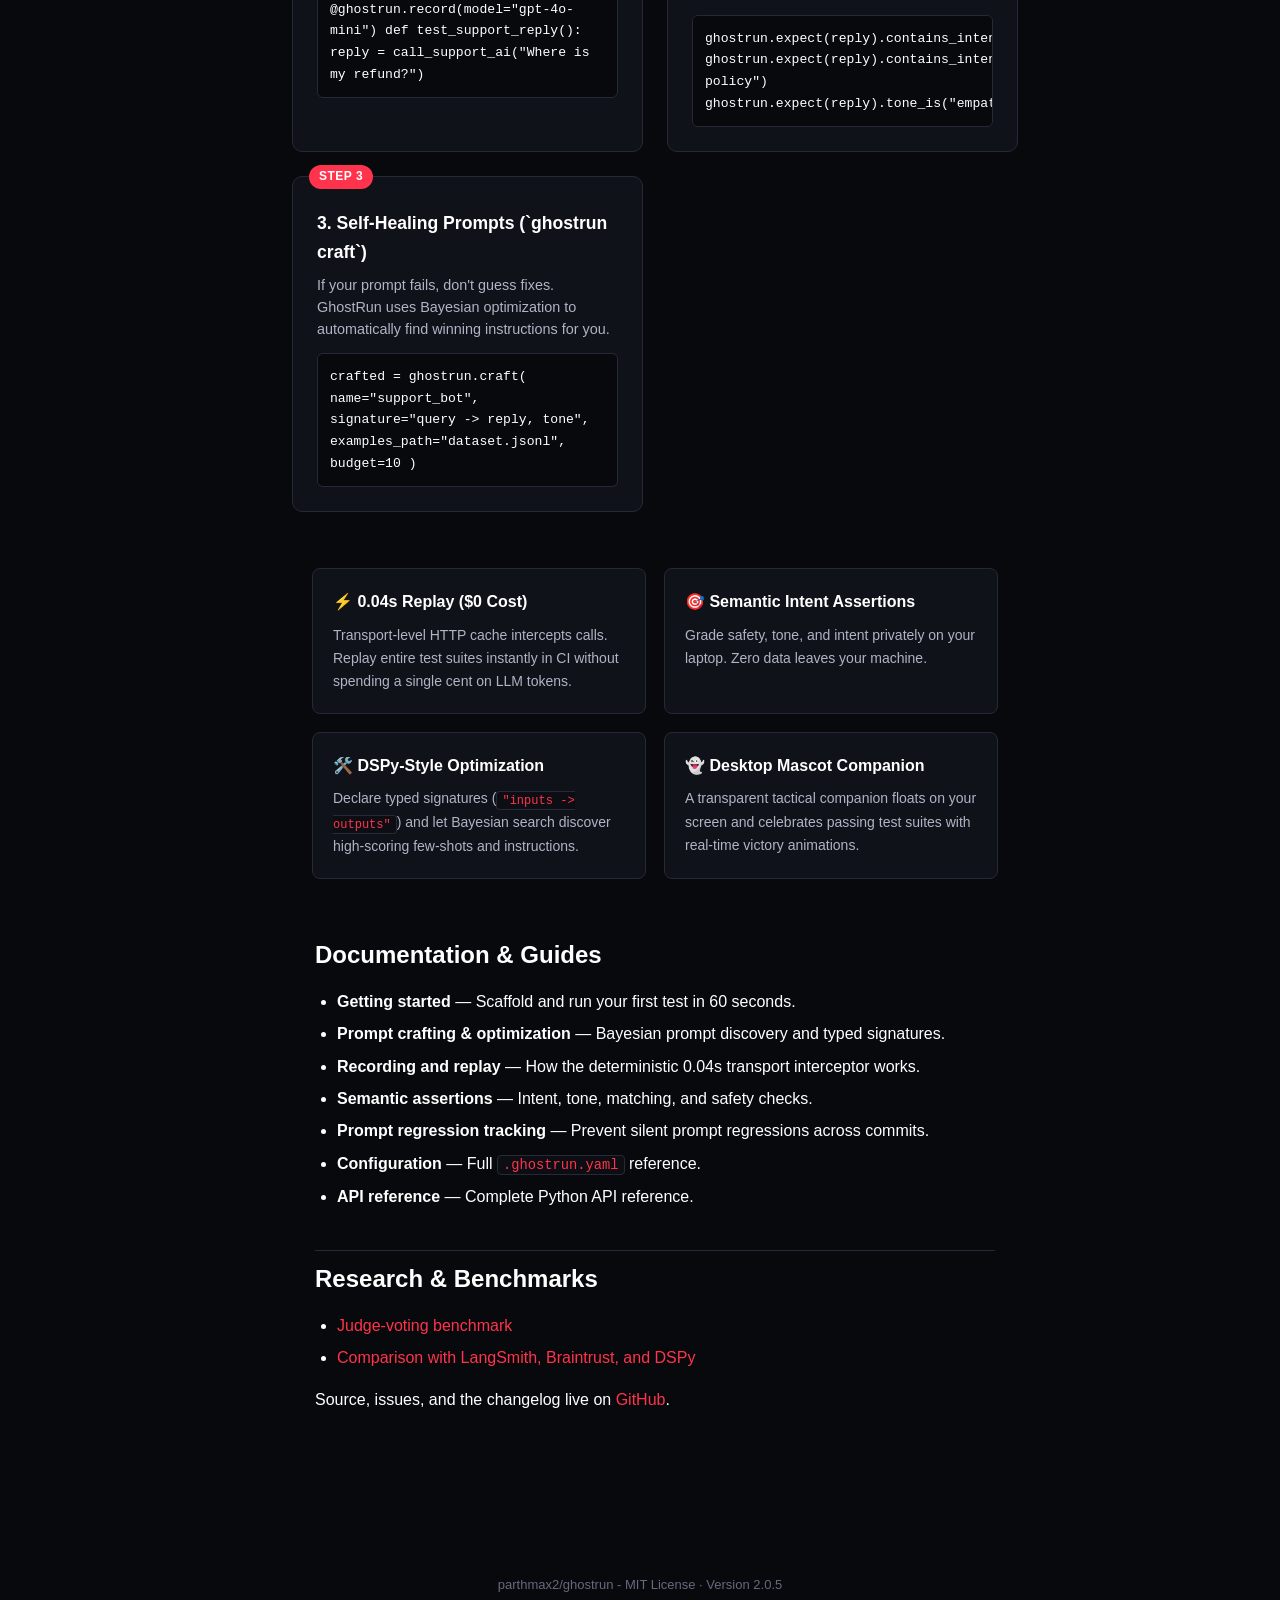
==== commit 14330bd2: "Update site color palette to tactical Black, Crisp White, and Crimson Red theme" ====
--- a/site/index.html
+++ b/site/index.html
@@ -32,13 +32,13 @@
       align-items: center;
       gap: 8px;
       padding: 4px 14px;
-      background: rgba(139, 157, 255, 0.1);
-      border: 1px solid rgba(139, 157, 255, 0.25);
+      background: rgba(255, 51, 75, 0.12);
+      border: 1px solid rgba(255, 51, 75, 0.35);
       border-radius: 999px;
       font-size: 0.82rem;
-      color: #8b9dff;
+      color: #ff334b;
       margin-bottom: 1.2rem;
-      font-weight: 500;
+      font-weight: 600;
     }
     /* True 100% Full-Screen Edge-to-Edge Cinematic Video Intro */
     #cinema-intro {
@@ -47,7 +47,7 @@
       left: 0;
       width: 100vw;
       height: 100vh;
-      background: #0b0e1a;
+      background: #08090d;
       z-index: 999999;
       display: flex;
       flex-direction: column;
@@ -69,12 +69,12 @@
       align-items: center;
       justify-content: center;
       text-align: center;
-      background: rgba(19, 26, 46, 0.85);
+      background: rgba(16, 18, 26, 0.9);
       backdrop-filter: blur(20px);
-      border: 1px solid rgba(139, 157, 255, 0.3);
+      border: 1px solid rgba(255, 51, 75, 0.3);
       padding: 3rem 2.5rem;
       border-radius: 20px;
-      box-shadow: 0 24px 64px rgba(0, 0, 0, 0.8), 0 0 32px rgba(139, 157, 255, 0.25);
+      box-shadow: 0 24px 64px rgba(0, 0, 0, 0.9), 0 0 32px rgba(255, 51, 75, 0.25);
       max-width: 480px;
       width: 90%;
       transition: opacity 0.4s, transform 0.4s;
@@ -90,19 +90,19 @@
       background: url('assets/spritesheet.png') 0px 0px no-repeat;
       background-size: 768px 936px;
       image-rendering: pixelated;
-      filter: drop-shadow(0 0 20px rgba(139, 157, 255, 0.7));
+      filter: drop-shadow(0 0 20px rgba(255, 51, 75, 0.7));
       margin-bottom: 1.2rem;
     }
     .btn-launch-exp {
-      background: linear-gradient(135deg, #8b9dff, #5fd0a0);
-      color: #0b0e1a;
+      background: linear-gradient(135deg, #ff334b, #d9263a);
+      color: #ffffff;
       border: none;
       font-weight: 700;
       font-size: 1.05rem;
       padding: 14px 32px;
       border-radius: 999px;
       cursor: pointer;
-      box-shadow: 0 8px 24px rgba(139, 157, 255, 0.4);
+      box-shadow: 0 8px 24px rgba(255, 51, 75, 0.4);
       transition: all 0.2s;
       margin-top: 1.5rem;
       display: flex;
@@ -111,7 +111,7 @@
     }
     .btn-launch-exp:hover {
       transform: scale(1.05);
-      box-shadow: 0 0 32px rgba(139, 157, 255, 0.8);
+      box-shadow: 0 0 32px rgba(255, 51, 75, 0.8);
     }
     .intro-loader-wrap {
       display: none;
@@ -126,8 +126,8 @@
     .intro-spinner {
       width: 50px;
       height: 50px;
-      border: 3px solid rgba(139, 157, 255, 0.2);
-      border-top-color: #8b9dff;
+      border: 3px solid rgba(255, 51, 75, 0.2);
+      border-top-color: #ff334b;
       border-radius: 50%;
       animation: spin 0.8s linear infinite;
     }
@@ -171,22 +171,22 @@
       display: flex;
       align-items: center;
       gap: 10px;
-      color: #8b9dff;
-      background: rgba(11, 14, 26, 0.75);
+      color: #ff334b;
+      background: rgba(8, 9, 13, 0.85);
       backdrop-filter: blur(12px);
       padding: 8px 16px;
       border-radius: 999px;
-      border: 1px solid rgba(139, 157, 255, 0.25);
+      border: 1px solid rgba(255, 51, 75, 0.3);
       font-family: var(--font-mono);
       font-size: 0.85rem;
       letter-spacing: 1px;
     }
     .intro-skip-btn {
       pointer-events: auto;
-      background: rgba(11, 14, 26, 0.85);
+      background: rgba(16, 18, 26, 0.85);
       backdrop-filter: blur(12px);
-      border: 1px solid rgba(139, 157, 255, 0.4);
-      color: #e7eaff;
+      border: 1px solid rgba(255, 51, 75, 0.4);
+      color: #ffffff;
       padding: 10px 24px;
       border-radius: 999px;
       font-size: 0.9rem;
@@ -196,13 +196,13 @@
       display: flex;
       align-items: center;
       gap: 8px;
-      box-shadow: 0 8px 24px rgba(0, 0, 0, 0.5);
+      box-shadow: 0 8px 24px rgba(0, 0, 0, 0.6);
     }
     .intro-skip-btn:hover {
-      background: #8b9dff;
-      color: #0b0e1a;
-      border-color: #8b9dff;
-      box-shadow: 0 0 24px rgba(139, 157, 255, 0.8);
+      background: #ff334b;
+      color: #ffffff;
+      border-color: #ff334b;
+      box-shadow: 0 0 24px rgba(255, 51, 75, 0.8);
       transform: scale(1.05);
     }
 
@@ -211,9 +211,9 @@
       position: relative;
       border-radius: 12px;
       overflow: hidden;
-      border: 1px solid #2a3155;
-      box-shadow: 0 16px 48px rgba(0, 0, 0, 0.6), 0 0 28px rgba(139, 157, 255, 0.2);
-      background: #0f1426;
+      border: 1px solid #262938;
+      box-shadow: 0 16px 48px rgba(0, 0, 0, 0.7), 0 0 28px rgba(255, 51, 75, 0.2);
+      background: #0c0e14;
       margin: 2.2rem 0;
     }
     .video-frame video {
@@ -229,8 +229,8 @@
       margin: 2.5rem 0;
     }
     .step-card {
-      background: #131a2e;
-      border: 1px solid #2a3155;
+      background: #10121a;
+      border: 1px solid #262938;
       border-radius: 10px;
       padding: 1.5rem;
       position: relative;
@@ -238,14 +238,14 @@
     }
     .step-card:hover {
       transform: translateY(-3px);
-      border-color: #8b9dff;
+      border-color: #ff334b;
     }
     .step-num {
       position: absolute;
       top: -12px;
       left: 16px;
-      background: #8b9dff;
-      color: #0b0e1a;
+      background: #ff334b;
+      color: #ffffff;
       font-weight: bold;
       font-size: 0.75rem;
       padding: 2px 10px;
@@ -256,24 +256,24 @@
     .step-card h3 {
       margin-top: 0.5rem;
       margin-bottom: 0.5rem;
-      color: #e7eaff;
+      color: #ffffff;
       font-size: 1.1rem;
     }
     .step-card p {
-      color: #9aa4c7;
+      color: #b0b4c3;
       font-size: 0.9rem;
       line-height: 1.5;
       margin: 0;
     }
     .code-preview {
-      background: #0b0e1a;
-      border: 1px solid #2a3155;
+      background: #08090d;
+      border: 1px solid #262938;
       border-radius: 6px;
       padding: 0.75rem;
       margin-top: 0.8rem;
       font-family: var(--font-mono);
       font-size: 0.82rem;
-      color: #e7eaff;
+      color: #ffffff;
       overflow-x: auto;
     }
   </style>
--- a/site/assets/style.css
+++ b/site/assets/style.css
@@ -5,20 +5,20 @@
    ========================================================================== */
 
 :root {
-  --ink: #0b0e1a;
-  --ink-panel: #131a2e;
-  --ink-panel-2: #0f1426;
-  --ink-raised: #171f38;
-  --hairline: #2a3155;
-  --glow: #8b9dff;
-  --glow-dim: #6b7bd6;
-  --signal: #ffb066;
-  --danger: #ff6b6b;
-  --ok: #5fd0a0;
-  --text: #e7eaff;
-  --text-dim: #9aa4c7;
-  --text-faint: #6b7396;
-  --shadow: 0 8px 24px rgba(0, 0, 0, 0.35);
+  --ink: #08090d;
+  --ink-panel: #10121a;
+  --ink-panel-2: #0c0e14;
+  --ink-raised: #181a24;
+  --hairline: #262938;
+  --glow: #ff334b;
+  --glow-dim: #d9263a;
+  --signal: #ff9933;
+  --danger: #ff334b;
+  --ok: #00e676;
+  --text: #ffffff;
+  --text-dim: #b0b4c3;
+  --text-faint: #65697d;
+  --shadow: 0 8px 24px rgba(0, 0, 0, 0.6);
 
   --font-sans: -apple-system, "Segoe UI", Roboto, Helvetica, Arial, sans-serif;
   --font-mono: ui-monospace, "SF Mono", "Cascadia Mono", "JetBrains Mono", Consolas, "Liberation Mono", monospace;
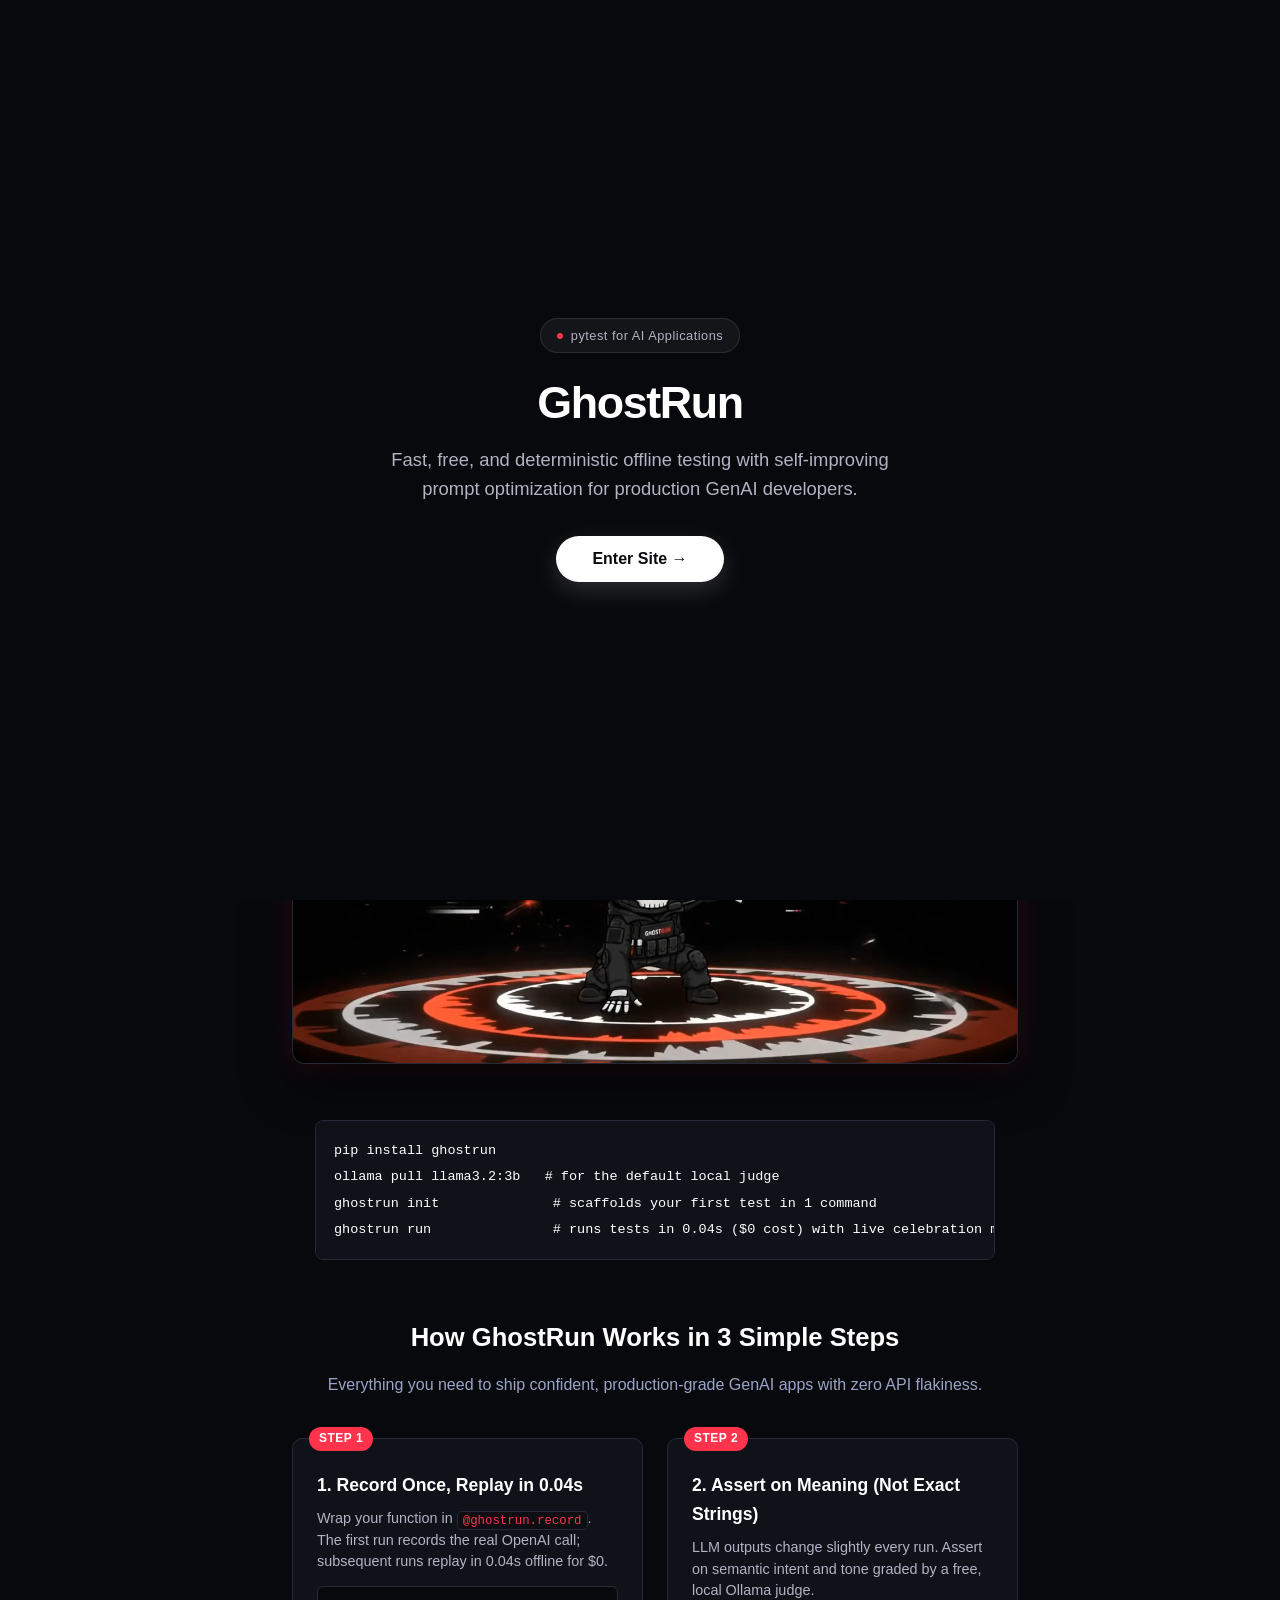
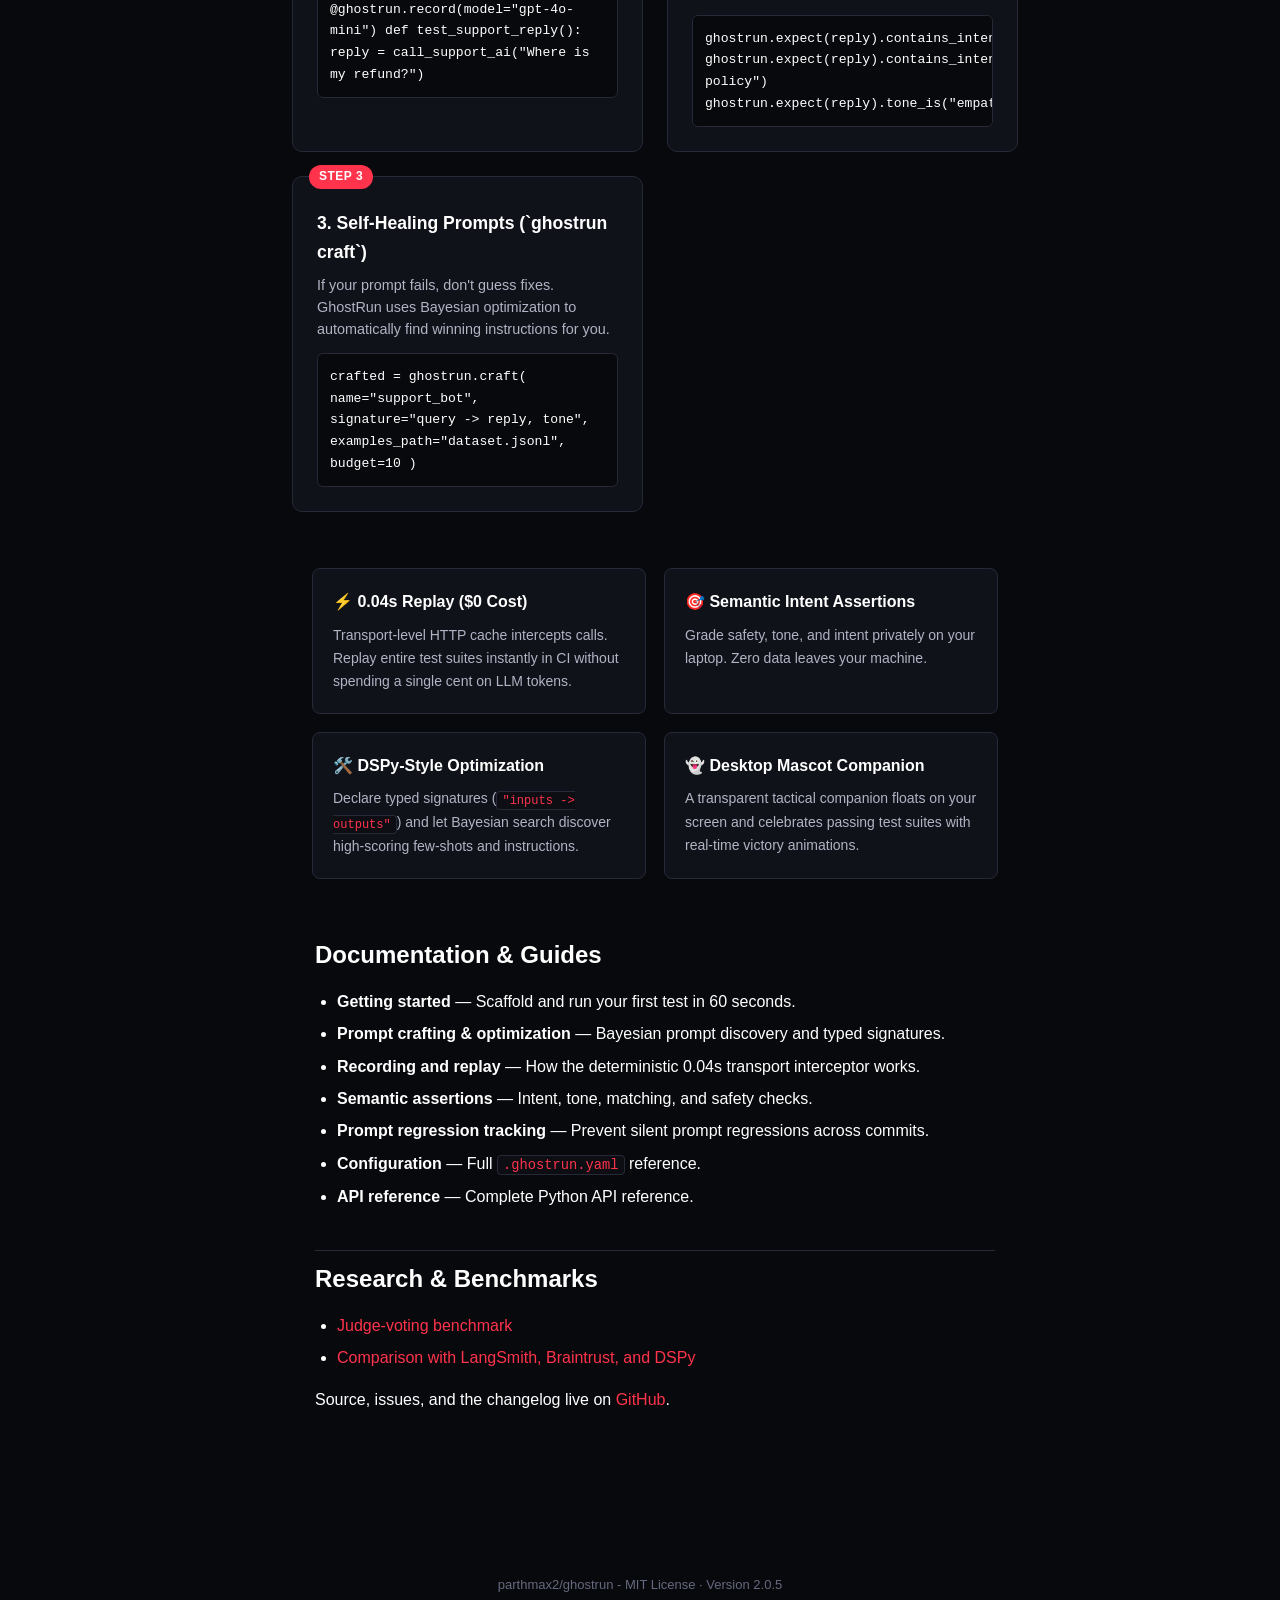
==== commit 7d3582f9: "Replace launch modal with clean, borderless professional enterprise intro with single Enter Site CTA" ====
--- a/site/index.html
+++ b/site/index.html
@@ -69,49 +69,65 @@
       align-items: center;
       justify-content: center;
       text-align: center;
-      background: rgba(16, 18, 26, 0.9);
-      backdrop-filter: blur(20px);
-      border: 1px solid rgba(255, 51, 75, 0.3);
-      padding: 3rem 2.5rem;
-      border-radius: 20px;
-      box-shadow: 0 24px 64px rgba(0, 0, 0, 0.9), 0 0 32px rgba(255, 51, 75, 0.25);
-      max-width: 480px;
-      width: 90%;
-      transition: opacity 0.4s, transform 0.4s;
+      background: transparent;
+      padding: 2rem 1.5rem;
+      max-width: 680px;
+      width: 92%;
+      transition: opacity 0.5s cubic-bezier(0.16, 1, 0.3, 1), transform 0.5s cubic-bezier(0.16, 1, 0.3, 1);
     }
     .intro-launch-card.hide {
       opacity: 0;
-      transform: scale(0.92);
+      transform: scale(0.95);
       pointer-events: none;
     }
-    .launch-mascot {
-      width: 96px;
-      height: 104px;
-      background: url('assets/spritesheet.png') 0px 0px no-repeat;
-      background-size: 768px 936px;
-      image-rendering: pixelated;
-      filter: drop-shadow(0 0 20px rgba(255, 51, 75, 0.7));
-      margin-bottom: 1.2rem;
-    }
-    .btn-launch-exp {
-      background: linear-gradient(135deg, #ff334b, #d9263a);
+    .intro-badge-pill {
+      display: inline-flex;
+      align-items: center;
+      gap: 8px;
+      padding: 6px 16px;
+      background: rgba(255, 255, 255, 0.05);
+      border: 1px solid rgba(255, 255, 255, 0.1);
+      border-radius: 999px;
+      font-size: 0.8rem;
+      color: var(--text-dim);
+      margin-bottom: 1.5rem;
+      letter-spacing: 0.5px;
+    }
+    .intro-title {
+      font-size: 2.8rem;
+      font-weight: 800;
+      letter-spacing: -0.03em;
       color: #ffffff;
+      margin: 0 0 1rem 0;
+      line-height: 1.15;
+    }
+    .intro-desc {
+      font-size: 1.15rem;
+      color: var(--text-dim);
+      max-width: 540px;
+      line-height: 1.6;
+      margin: 0 0 2rem 0;
+    }
+    .btn-enter-site {
+      background: #ffffff;
+      color: #08090d;
       border: none;
       font-weight: 700;
-      font-size: 1.05rem;
-      padding: 14px 32px;
+      font-size: 1rem;
+      padding: 14px 36px;
       border-radius: 999px;
       cursor: pointer;
-      box-shadow: 0 8px 24px rgba(255, 51, 75, 0.4);
-      transition: all 0.2s;
-      margin-top: 1.5rem;
-      display: flex;
+      box-shadow: 0 8px 24px rgba(255, 255, 255, 0.15);
+      transition: all 0.25s cubic-bezier(0.16, 1, 0.3, 1);
+      display: inline-flex;
       align-items: center;
       gap: 10px;
     }
-    .btn-launch-exp:hover {
-      transform: scale(1.05);
-      box-shadow: 0 0 32px rgba(255, 51, 75, 0.8);
+    .btn-enter-site:hover {
+      background: #ff334b;
+      color: #ffffff;
+      box-shadow: 0 0 32px rgba(255, 51, 75, 0.7);
+      transform: translateY(-2px);
     }
     .intro-loader-wrap {
       display: none;
@@ -283,19 +299,19 @@
 
   <!-- Full-Screen Cinematic Video Intro Experience -->
   <div id="cinema-intro">
-    <!-- Step 1: Launch Card (Unlocks Full Browser Audio on Click) -->
+    <!-- Step 1: Professional Intro Hero (Unlocks Full Browser Audio on Click) -->
     <div class="intro-launch-card" id="launch-card">
-      <div class="launch-mascot" id="launch-sprite"></div>
-      <h2 style="color:#e7eaff; margin:0 0 0.5rem 0; font-size:1.6rem;">GhostRun 2.0.5</h2>
-      <p style="color:#9aa4c7; margin:0; font-size:0.95rem; line-height:1.5;">
-        pytest for AI Apps — Fast, free, offline testing and self-improving prompt optimization.
+      <div class="intro-badge-pill">
+        <span style="display:inline-block; width:6px; height:6px; background:#ff334b; border-radius:50%;"></span>
+        pytest for AI Applications
+      </div>
+      <h1 class="intro-title">GhostRun</h1>
+      <p class="intro-desc">
+        Fast, free, and deterministic offline testing with self-improving prompt optimization for production GenAI developers.
       </p>
-      <button class="btn-launch-exp" onclick="startMissionExperience()">
-        ▶ Play Briefing (With Sound)
+      <button class="btn-enter-site" onclick="startMissionExperience()">
+        Enter Site →
       </button>
-      <a href="javascript:void(0)" onclick="dismissIntro()" style="color:#6b7396; font-size:0.8rem; margin-top:1rem; text-decoration:none;">
-        Skip Intro &amp; Enter Docs →
-      </a>
     </div>
 
     <!-- Step 2: Cyber Loading Spinner Animation -->
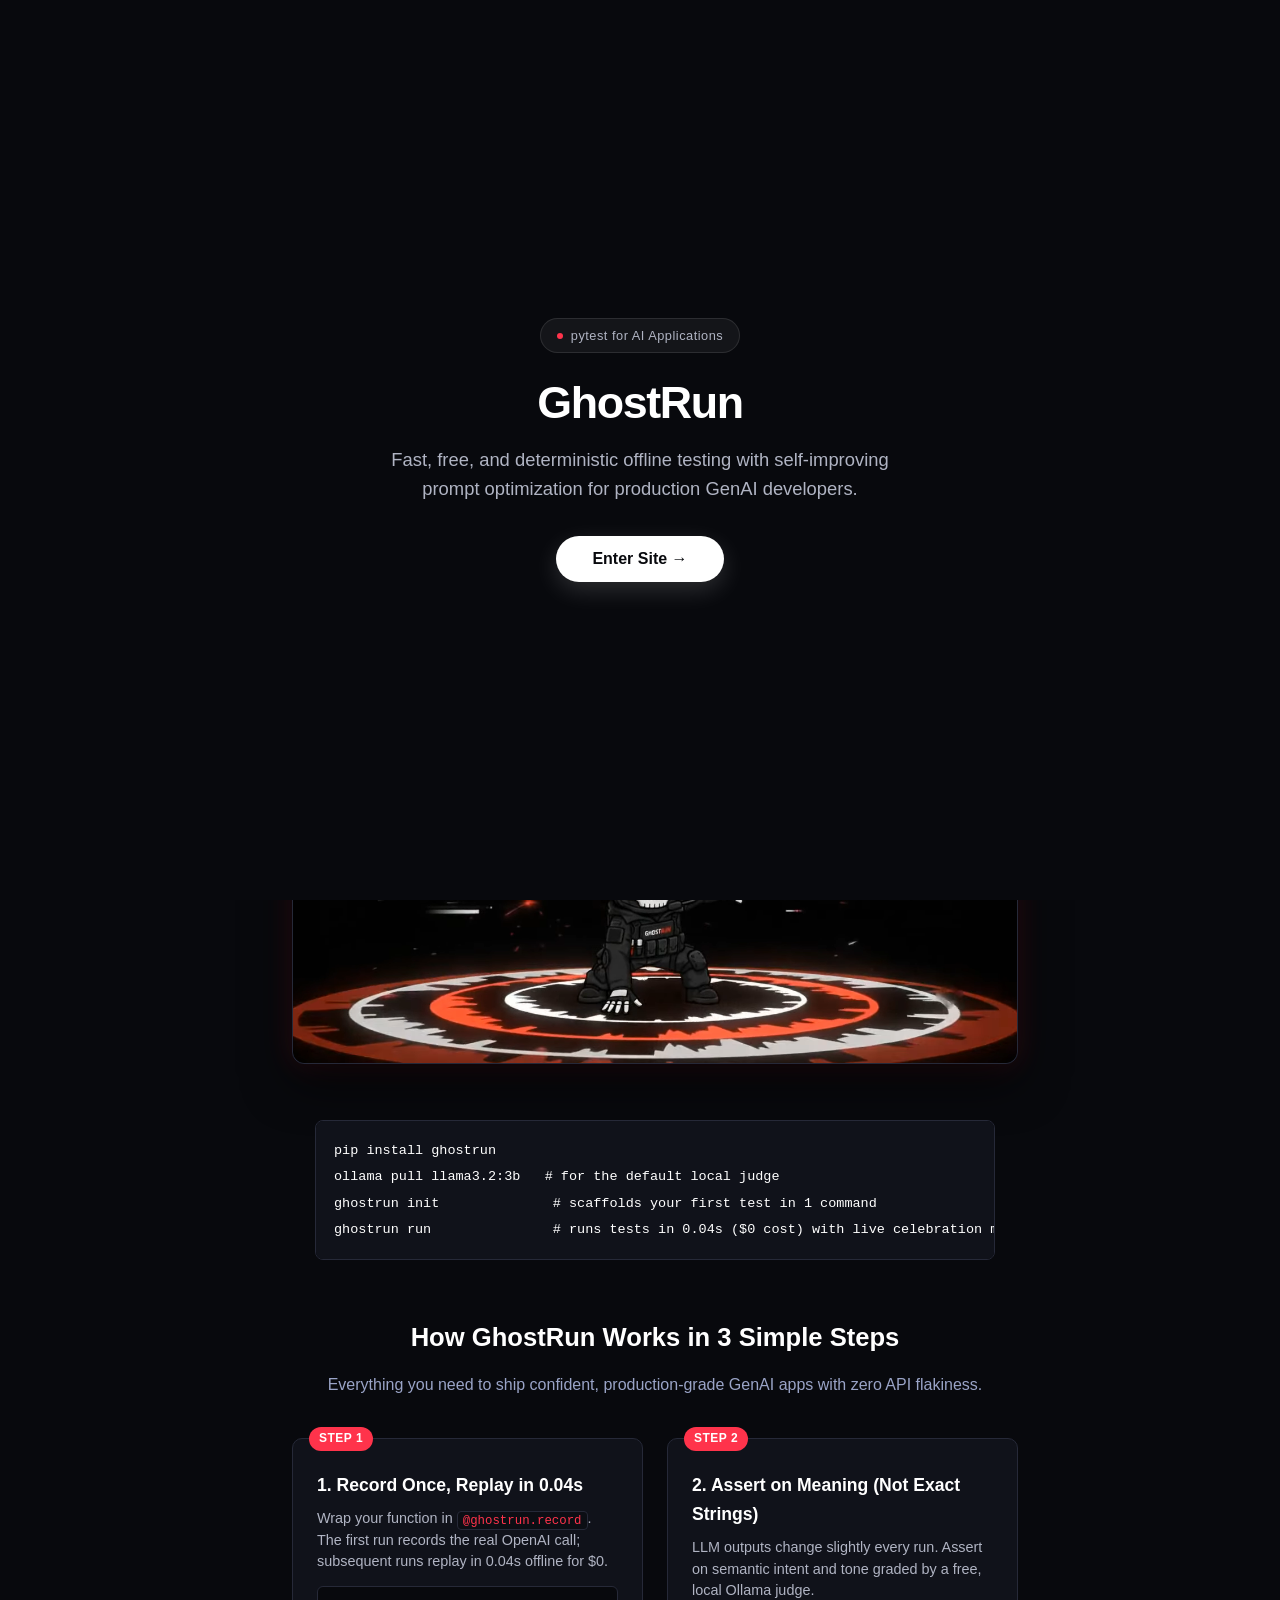
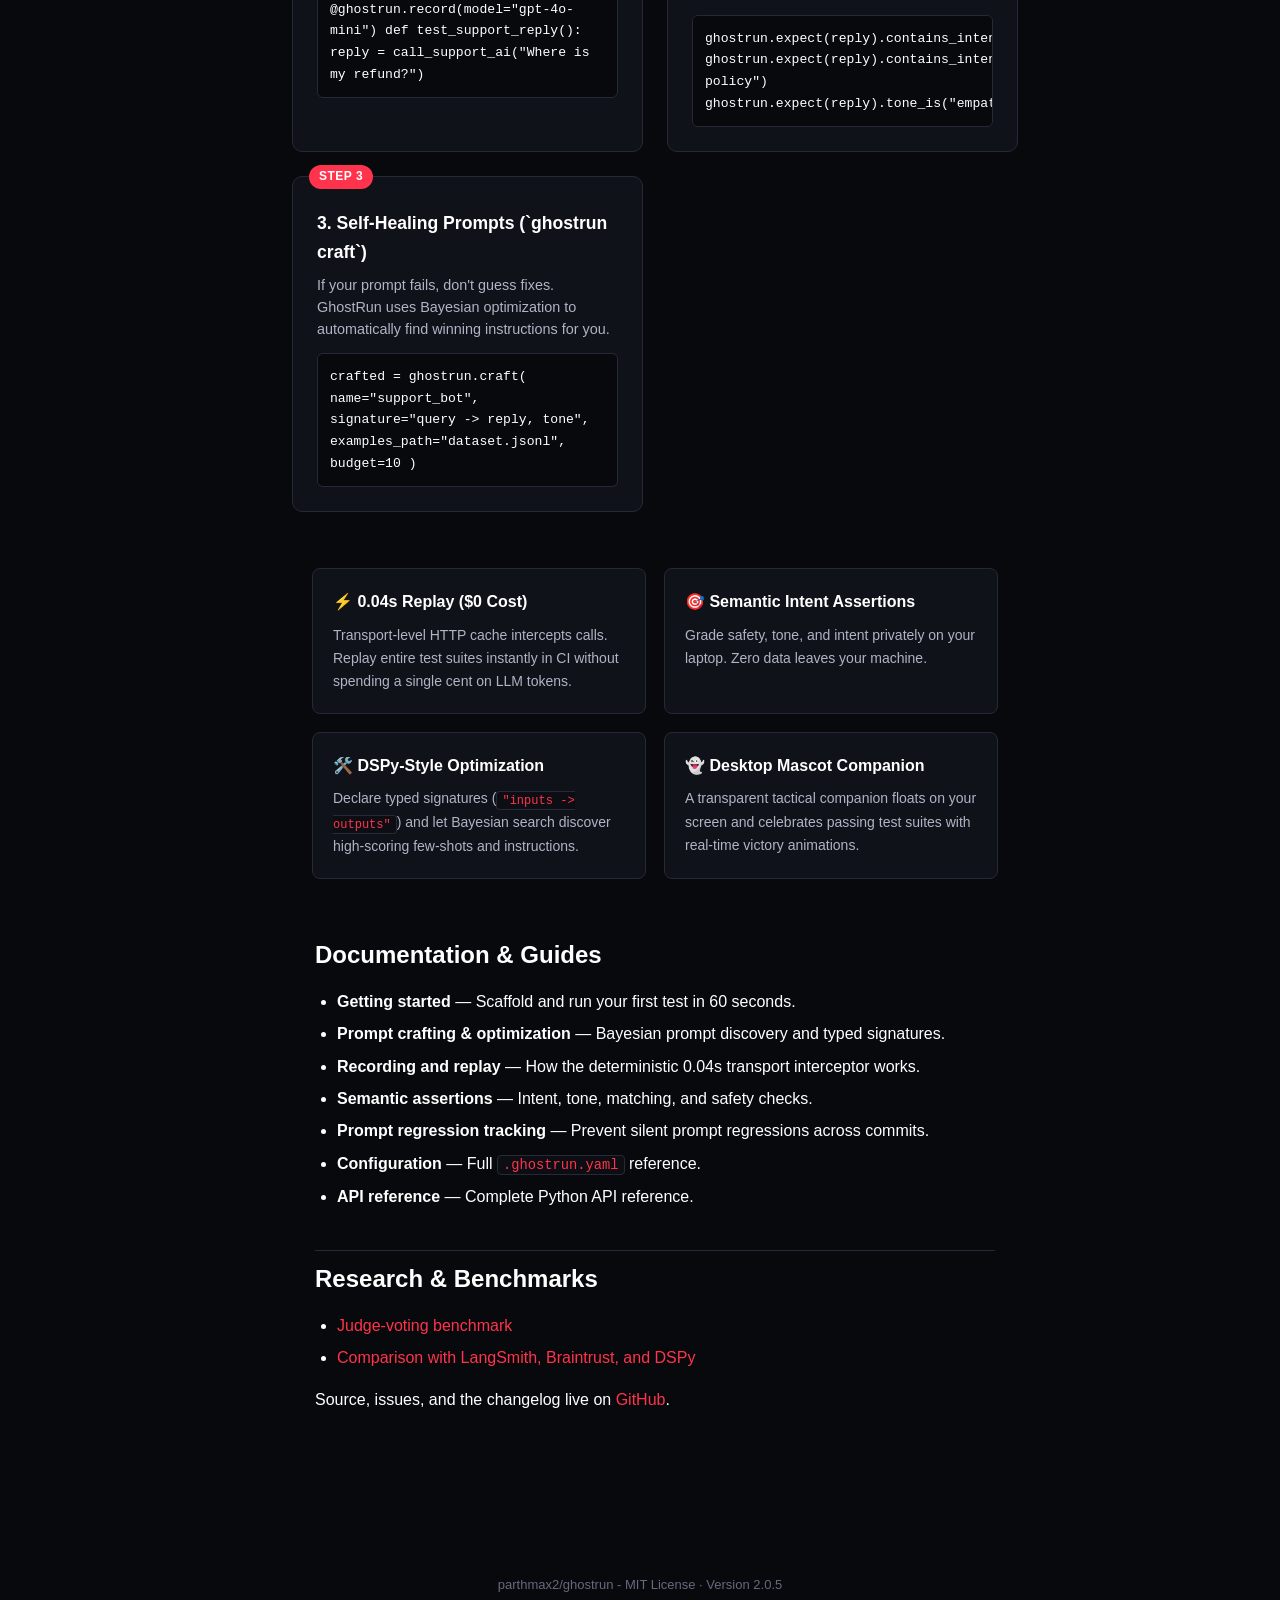
==== commit 3dd28727: "Remove drop-shadow red glow filter from mascot sprite for crisp clean rendering" ====
--- a/site/index.html
+++ b/site/index.html
@@ -472,7 +472,7 @@
 
           <!-- Interactive Live Mascot Canvas -->
           <div style="display:flex; flex-direction:column; align-items:center; margin-bottom:1.5rem;">
-            <div id="hero-pet" style="width:115px; height:125px; background:url('assets/spritesheet.png') 0px 0px no-repeat; background-size:920px 1125px; image-rendering:pixelated; cursor:pointer; filter:drop-shadow(0 0 16px rgba(139,157,255,0.4)); transition:transform 0.15s ease;" title="Click me to change animation!"></div>
+            <div id="hero-pet" style="width:115px; height:125px; background:url('assets/spritesheet.png') 0px 0px no-repeat; background-size:920px 1125px; image-rendering:pixelated; cursor:pointer; transition:transform 0.15s ease;" title="Click me to change animation!"></div>
             <div style="display:flex; gap:6px; margin-top:8px; flex-wrap:wrap; justify-content:center;">
               <button onclick="setPetState(0)" class="pet-pill active" id="pill-0">Idle</button>
               <button onclick="setPetState(1)" class="pet-pill" id="pill-1">Run 🏃</button>
--- a/site/assets/style.css
+++ b/site/assets/style.css
@@ -769,3 +769,108 @@
 .site-footer a {
   color: var(--text-faint);
 }
+
+/* ==========================================================================
+   Living Mascot Engine — Themed Interactive Props & FX
+   ========================================================================== */
+
+/* Cyber Laptop Prop */
+.mascot-prop-laptop {
+  position: absolute;
+  bottom: 0px;
+  right: -24px;
+  width: 32px;
+  height: 22px;
+  background: #181a24;
+  border: 1px solid #ff334b;
+  border-radius: 4px;
+  box-shadow: 0 0 12px rgba(255, 51, 75, 0.5);
+  display: flex;
+  flex-direction: column;
+  justify-content: center;
+  align-items: center;
+  overflow: hidden;
+  z-index: 10;
+  animation: laptopGlow 1.5s infinite alternate;
+}
+.mascot-prop-laptop::after {
+  content: ">_ 0.04s";
+  color: #00e676;
+  font-family: var(--font-mono);
+  font-size: 6px;
+  line-height: 1;
+}
+@keyframes laptopGlow {
+  from { box-shadow: 0 0 6px rgba(255, 51, 75, 0.3); }
+  to { box-shadow: 0 0 16px rgba(255, 51, 75, 0.8); }
+}
+
+/* Coffee Mug Prop */
+.mascot-prop-coffee {
+  position: absolute;
+  bottom: 4px;
+  left: -18px;
+  width: 14px;
+  height: 16px;
+  background: #ffffff;
+  border-radius: 2px 2px 4px 4px;
+  border: 1px solid #ff334b;
+  box-shadow: 0 0 8px rgba(255, 51, 75, 0.4);
+}
+.mascot-prop-coffee::before {
+  content: "";
+  position: absolute;
+  right: -5px;
+  top: 3px;
+  width: 5px;
+  height: 8px;
+  border: 1.5px solid #ff334b;
+  border-left: none;
+  border-radius: 0 3px 3px 0;
+}
+.mascot-prop-coffee::after {
+  content: "~";
+  position: absolute;
+  top: -10px;
+  left: 3px;
+  color: #ff334b;
+  font-size: 10px;
+  animation: steamRise 1s infinite alternate;
+}
+@keyframes steamRise {
+  from { transform: translateY(0) scale(0.8); opacity: 0.4; }
+  to { transform: translateY(-4px) scale(1.2); opacity: 0.9; }
+}
+
+/* Radar Scanner Beam */
+.mascot-prop-radar {
+  position: absolute;
+  top: -30px;
+  left: -50px;
+  width: 170px;
+  height: 140px;
+  background: radial-gradient(circle, rgba(255, 51, 75, 0.25) 0%, rgba(255, 51, 75, 0) 70%);
+  border-radius: 50%;
+  pointer-events: none;
+  animation: radarSweep 2s infinite linear;
+}
+@keyframes radarSweep {
+  0% { transform: scale(0.6) rotate(0deg); opacity: 0.2; }
+  50% { transform: scale(1.1) rotate(180deg); opacity: 0.7; }
+  100% { transform: scale(0.6) rotate(360deg); opacity: 0.2; }
+}
+
+/* Confetti Particle FX */
+.mascot-confetti {
+  position: fixed;
+  width: 6px;
+  height: 6px;
+  pointer-events: none;
+  z-index: 99999;
+  border-radius: 50%;
+  animation: fallParticle 1.2s forwards ease-out;
+}
+@keyframes fallParticle {
+  0% { transform: translate(0, 0) scale(1); opacity: 1; }
+  100% { transform: translate(var(--dx), var(--dy)) scale(0); opacity: 0; }
+}
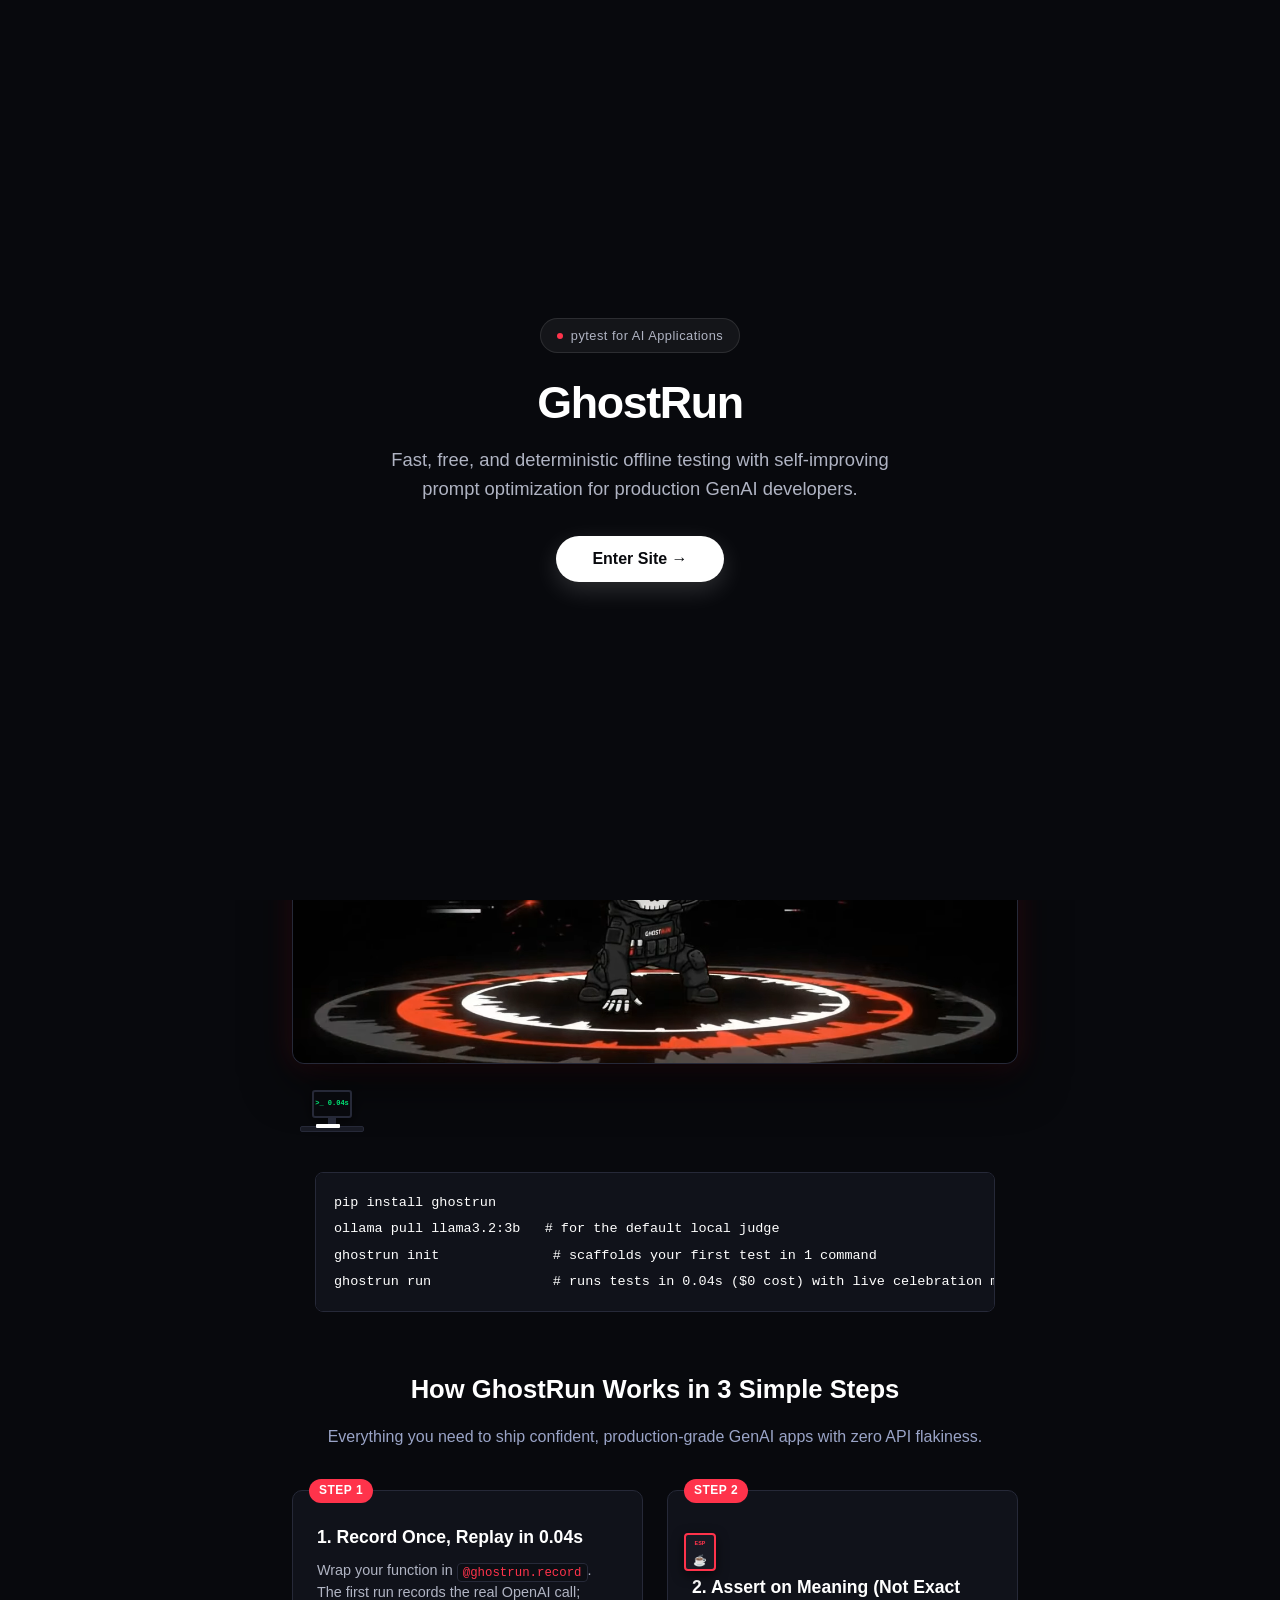
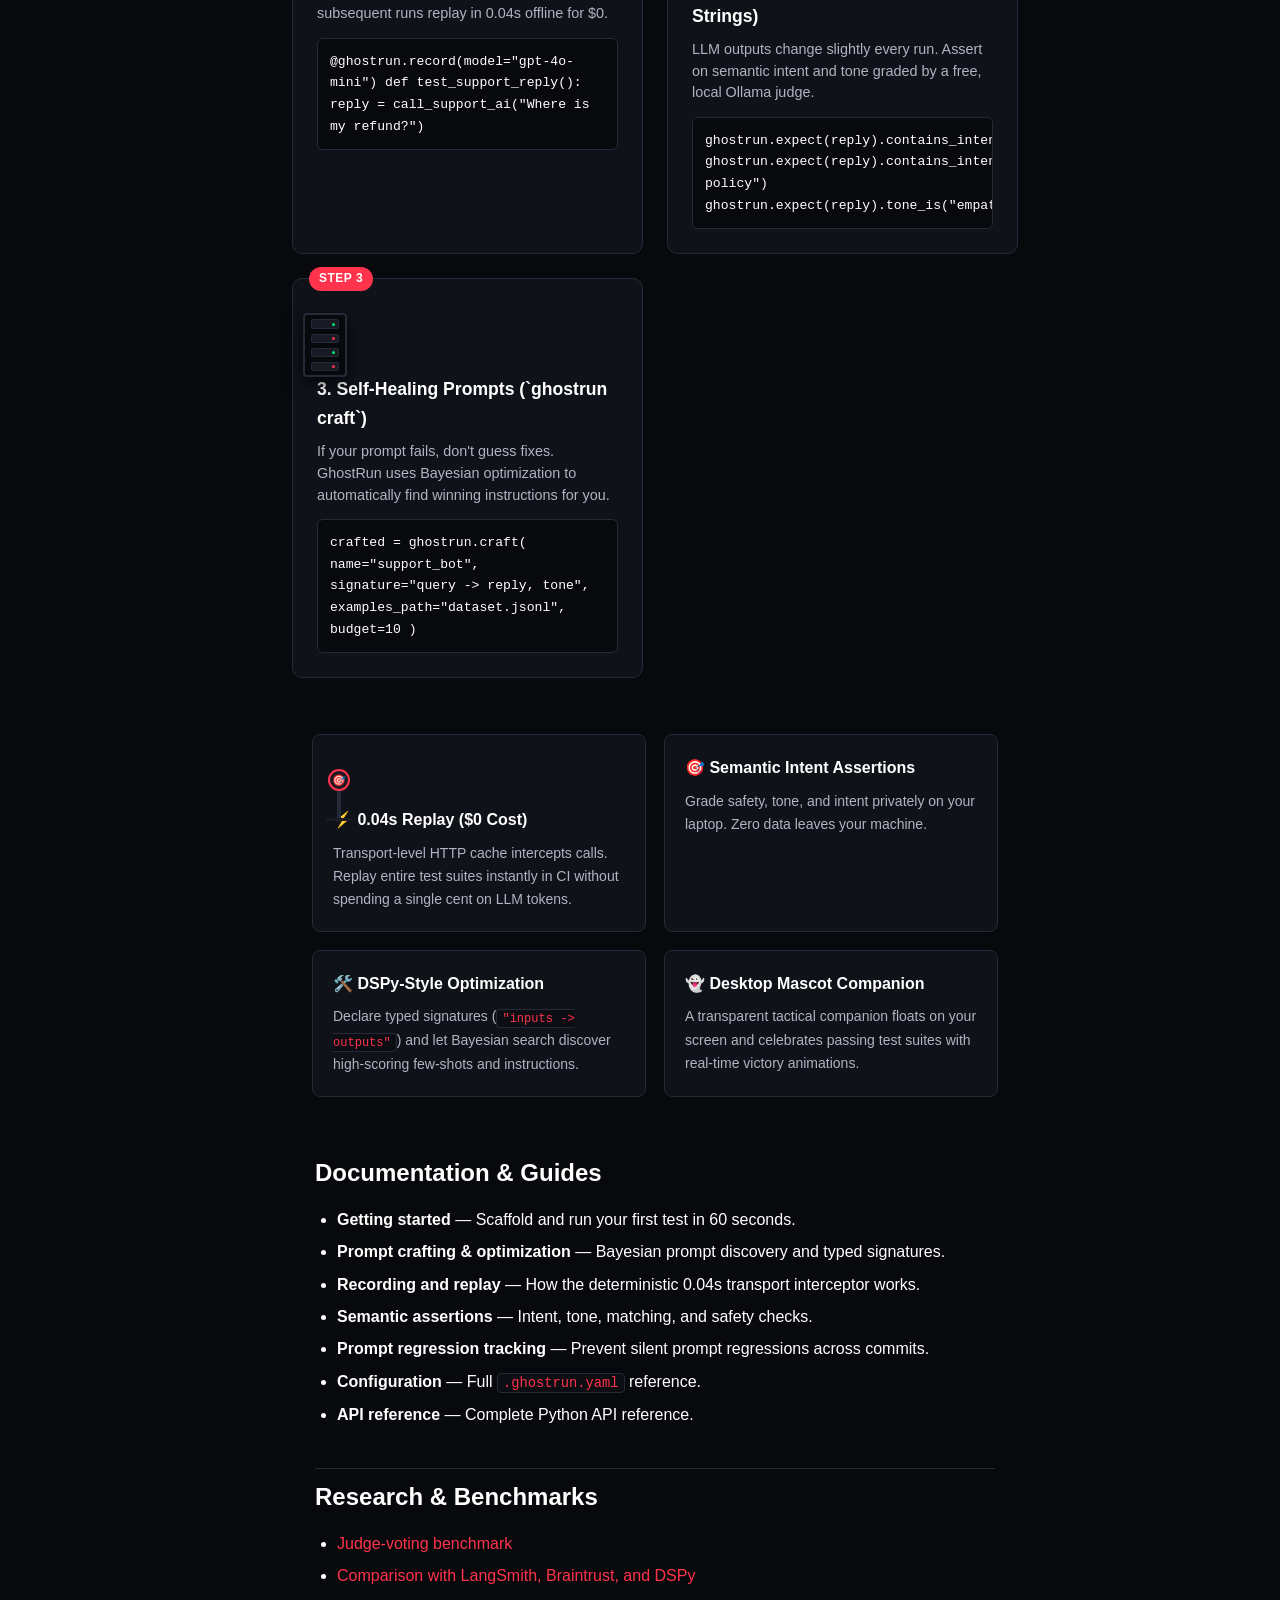
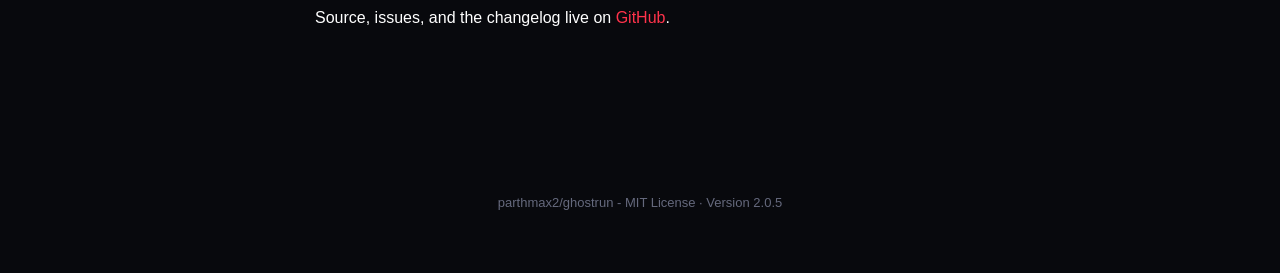
==== commit b799562f: "Add interactive pixel art stations (PC battlestation, coffee bar, server rack, target dummy) with ma" ====
--- a/site/index.html
+++ b/site/index.html
@@ -557,7 +557,15 @@
           </video>
         </div>
 
-        <div class="home-quickstart">
+        <div class="home-quickstart" style="position:relative;">
+          <!-- Interactive Station 1: Cyber PC Desk -->
+          <div class="mascot-station station-pc-desk" id="station-pc" style="top:-30px; right:15px;" title="Click to summon GhostRun to test code!">
+            <div class="pc-monitor"></div>
+            <div class="pc-stand"></div>
+            <div class="pc-desk-top"></div>
+            <div class="pc-keyboard"></div>
+          </div>
+
           <pre><code>pip install ghostrun
 ollama pull llama3.2:3b   # for the default local judge
 ghostrun init              # scaffolds your first test in 1 command
@@ -568,8 +576,8 @@
         <h2 style="text-align:center; margin-top:3rem; border:none; font-size:1.6rem;">How GhostRun Works in 3 Simple Steps</h2>
         <p style="text-align:center; color:#9aa4c7; margin-bottom:2rem;">Everything you need to ship confident, production-grade GenAI apps with zero API flakiness.</p>
 
-        <div class="steps-container">
-          <div class="step-card">
+        <div class="steps-container" style="position:relative;">
+          <div class="step-card" style="position:relative;">
             <div class="step-num">Step 1</div>
             <h3>1. Record Once, Replay in 0.04s</h3>
             <p>Wrap your function in <code>@ghostrun.record</code>. The first run records the real OpenAI call; subsequent runs replay in 0.04s offline for $0.</p>
@@ -578,7 +586,12 @@
     reply = call_support_ai("Where is my refund?")</div>
           </div>
 
-          <div class="step-card">
+          <div class="step-card" style="position:relative;">
+            <!-- Interactive Station 2: Cyber Coffee Station -->
+            <div class="mascot-station station-coffee-bar" id="station-coffee" style="top:12px; right:14px;" title="Click to call GhostRun for a coffee break!">
+              <div class="coffee-machine"></div>
+            </div>
+
             <div class="step-num">Step 2</div>
             <h3>2. Assert on Meaning (Not Exact Strings)</h3>
             <p>LLM outputs change slightly every run. Assert on semantic intent and tone graded by a free, local Ollama judge.</p>
@@ -587,7 +600,15 @@
 ghostrun.expect(reply).tone_is("empathetic")</div>
           </div>
 
-          <div class="step-card">
+          <div class="step-card" style="position:relative;">
+            <!-- Interactive Station 3: Tactical Server Rack -->
+            <div class="mascot-station station-server-rack" id="station-server" style="top:10px; right:14px;" title="Click to have GhostRun inspect the AI servers!">
+              <div class="server-unit"><div class="server-led"></div></div>
+              <div class="server-unit"><div class="server-led red"></div></div>
+              <div class="server-unit"><div class="server-led"></div></div>
+              <div class="server-unit"><div class="server-led red"></div></div>
+            </div>
+
             <div class="step-num">Step 3</div>
             <h3>3. Self-Healing Prompts (`ghostrun craft`)</h3>
             <p>If your prompt fails, don't guess fixes. GhostRun uses Bayesian optimization to automatically find winning instructions for you.</p>
@@ -600,9 +621,16 @@
           </div>
         </div>
 
-        <!-- 4 Core Feature Cards -->
-        <div class="home-grid">
-          <div class="home-card">
+        <!-- 4 Core Feature Cards with Target Dummy -->
+        <div class="home-grid" style="position:relative;">
+          <div class="home-card" style="position:relative;">
+            <!-- Interactive Station 4: Bug Dummy -->
+            <div class="mascot-station station-bug-dummy" id="station-dummy" style="top:14px; right:14px;" title="Click for tactical training!">
+              <div class="dummy-head">🎯</div>
+              <div class="dummy-pole"></div>
+              <div class="dummy-base"></div>
+            </div>
+
             <h3>⚡ 0.04s Replay ($0 Cost)</h3>
             <p>Transport-level HTTP cache intercepts calls. Replay entire test suites instantly in CI without spending a single cent on LLM tokens.</p>
           </div>
--- a/site/assets/style.css
+++ b/site/assets/style.css
@@ -874,3 +874,181 @@
   0% { transform: translate(0, 0) scale(1); opacity: 1; }
   100% { transform: translate(var(--dx), var(--dy)) scale(0); opacity: 0; }
 }
+
+/* ==========================================================================
+   Pixel Art Interactive Stations / Objects Around the Site
+   ========================================================================== */
+
+.mascot-station {
+  position: absolute;
+  z-index: 10;
+  cursor: pointer;
+  transition: transform 0.2s cubic-bezier(0.16, 1, 0.3, 1);
+}
+.mascot-station:hover {
+  transform: translateY(-3px) scale(1.05);
+}
+
+/* 1. Mini Cyber PC Battlestation */
+.station-pc-desk {
+  width: 64px;
+  height: 52px;
+  position: relative;
+}
+.station-pc-desk .pc-monitor {
+  position: absolute;
+  top: 0;
+  left: 12px;
+  width: 40px;
+  height: 28px;
+  background: #08090d;
+  border: 2px solid #262938;
+  border-radius: 3px;
+  display: flex;
+  flex-direction: column;
+  justify-content: center;
+  align-items: center;
+  box-shadow: 0 4px 12px rgba(0, 0, 0, 0.6);
+}
+.station-pc-desk .pc-monitor::after {
+  content: ">_ 0.04s";
+  color: #00e676;
+  font-family: var(--font-mono);
+  font-size: 7px;
+  font-weight: bold;
+}
+.station-pc-desk .pc-stand {
+  position: absolute;
+  top: 28px;
+  left: 28px;
+  width: 8px;
+  height: 8px;
+  background: #262938;
+}
+.station-pc-desk .pc-desk-top {
+  position: absolute;
+  top: 36px;
+  left: 0;
+  width: 64px;
+  height: 6px;
+  background: #181a24;
+  border: 1px solid #262938;
+  border-radius: 2px;
+}
+.station-pc-desk .pc-keyboard {
+  position: absolute;
+  top: 34px;
+  left: 16px;
+  width: 24px;
+  height: 4px;
+  background: #ffffff;
+  border-radius: 1px;
+}
+
+/* 2. Cyber Coffee Station */
+.station-coffee-bar {
+  width: 46px;
+  height: 50px;
+  position: relative;
+}
+.station-coffee-bar .coffee-machine {
+  position: absolute;
+  top: 6px;
+  left: 6px;
+  width: 32px;
+  height: 38px;
+  background: #181a24;
+  border: 2px solid #ff334b;
+  border-radius: 4px;
+  box-shadow: 0 4px 12px rgba(0, 0, 0, 0.6);
+  display: flex;
+  flex-direction: column;
+  align-items: center;
+}
+.station-coffee-bar .coffee-machine::before {
+  content: "ESP";
+  font-family: var(--font-mono);
+  font-size: 6px;
+  color: #ff334b;
+  font-weight: bold;
+  margin-top: 4px;
+}
+.station-coffee-bar .coffee-machine::after {
+  content: "☕";
+  font-size: 11px;
+  margin-top: 2px;
+}
+
+/* 3. Tactical Server Rack */
+.station-server-rack {
+  width: 44px;
+  height: 64px;
+  position: relative;
+  background: #08090d;
+  border: 2px solid #262938;
+  border-radius: 4px;
+  box-shadow: 0 6px 16px rgba(0, 0, 0, 0.7);
+  display: flex;
+  flex-direction: column;
+  padding: 4px 6px;
+  gap: 5px;
+}
+.station-server-rack .server-unit {
+  width: 100%;
+  height: 10px;
+  background: #181a24;
+  border: 1px solid #262938;
+  border-radius: 2px;
+  display: flex;
+  align-items: center;
+  justify-content: flex-end;
+  gap: 3px;
+  padding-right: 3px;
+}
+.station-server-rack .server-led {
+  width: 3px;
+  height: 3px;
+  border-radius: 50%;
+  background: #00e676;
+  animation: blinkLed 1.2s infinite alternate;
+}
+.station-server-rack .server-led.red {
+  background: #ff334b;
+  animation-delay: 0.6s;
+}
+@keyframes blinkLed {
+  from { opacity: 0.2; }
+  to { opacity: 1; }
+}
+
+/* 4. Bug Practice Dummy */
+.station-bug-dummy {
+  width: 40px;
+  height: 52px;
+  position: relative;
+  display: flex;
+  flex-direction: column;
+  align-items: center;
+}
+.station-bug-dummy .dummy-head {
+  width: 22px;
+  height: 22px;
+  background: #181a24;
+  border: 2px solid #ff334b;
+  border-radius: 50%;
+  display: flex;
+  align-items: center;
+  justify-content: center;
+  font-size: 11px;
+}
+.station-bug-dummy .dummy-pole {
+  width: 4px;
+  height: 28px;
+  background: #262938;
+}
+.station-bug-dummy .dummy-base {
+  width: 26px;
+  height: 4px;
+  background: #181a24;
+  border-radius: 2px;
+}
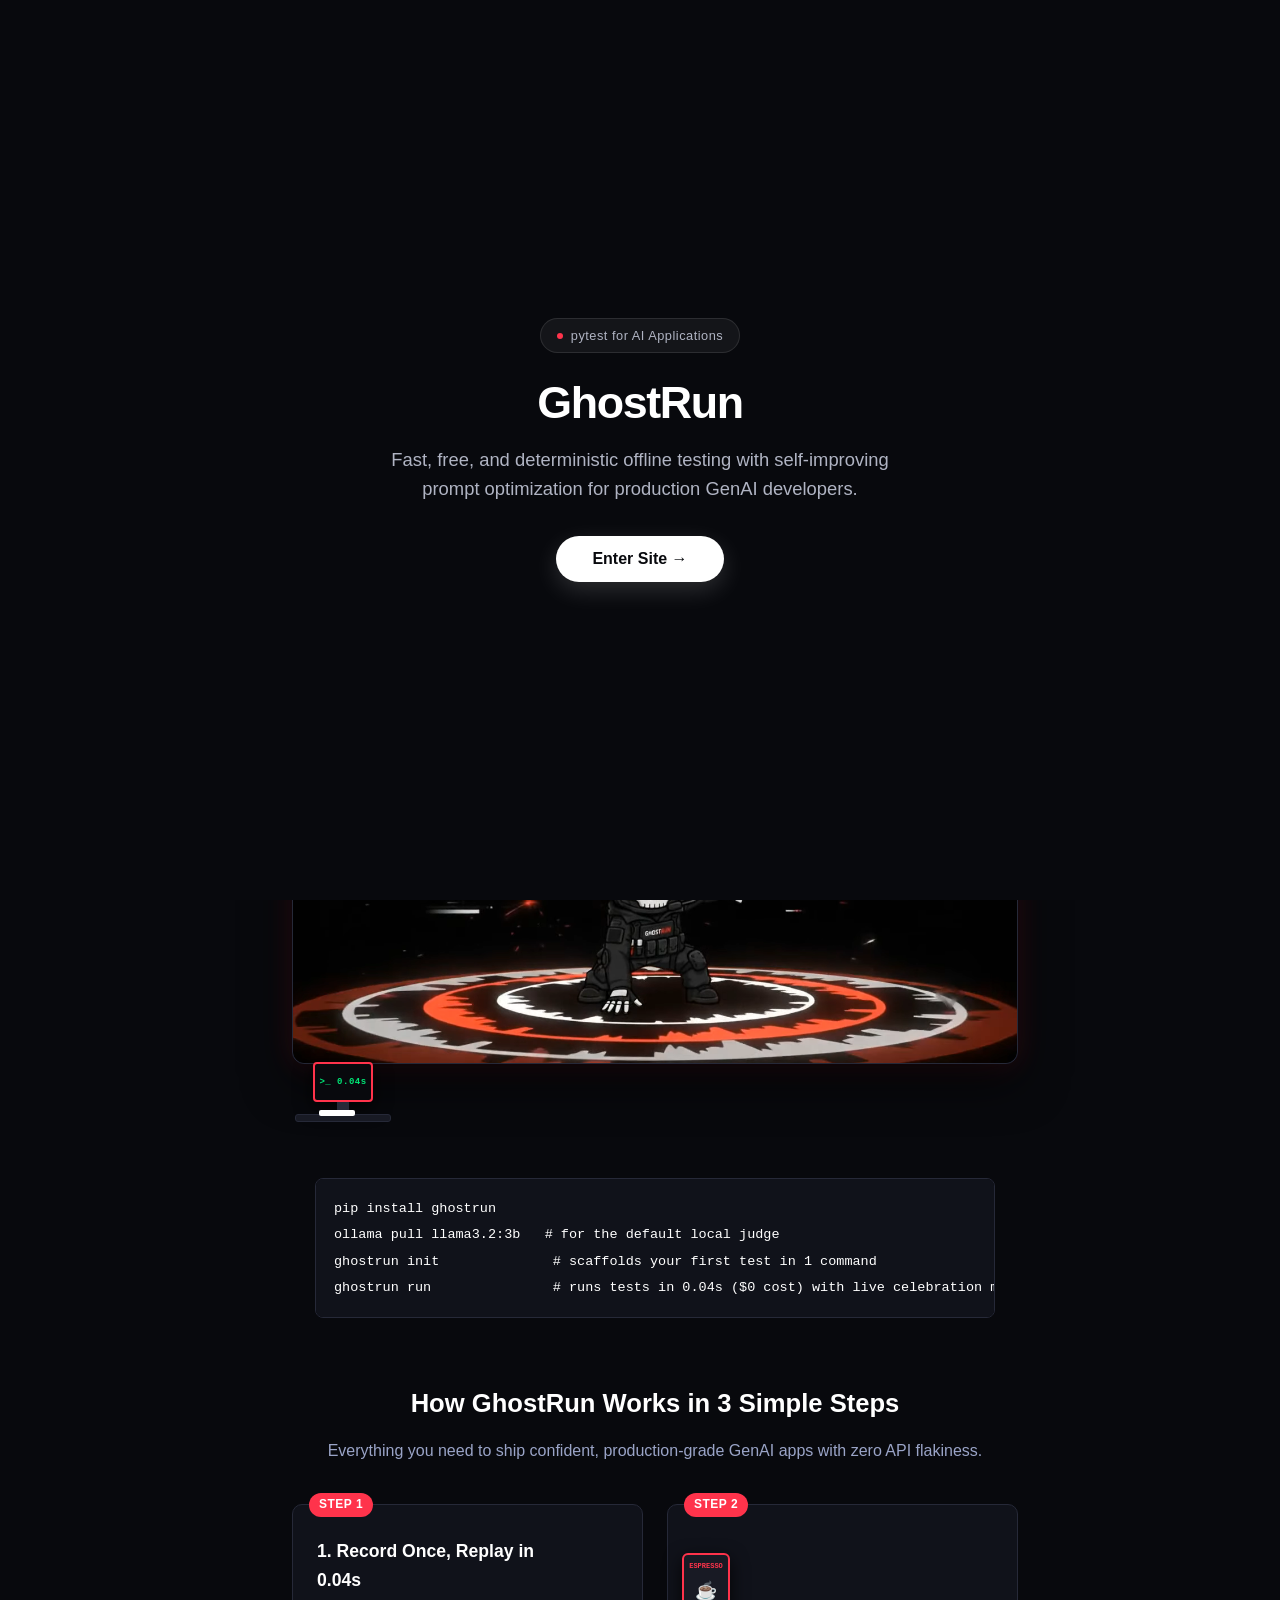
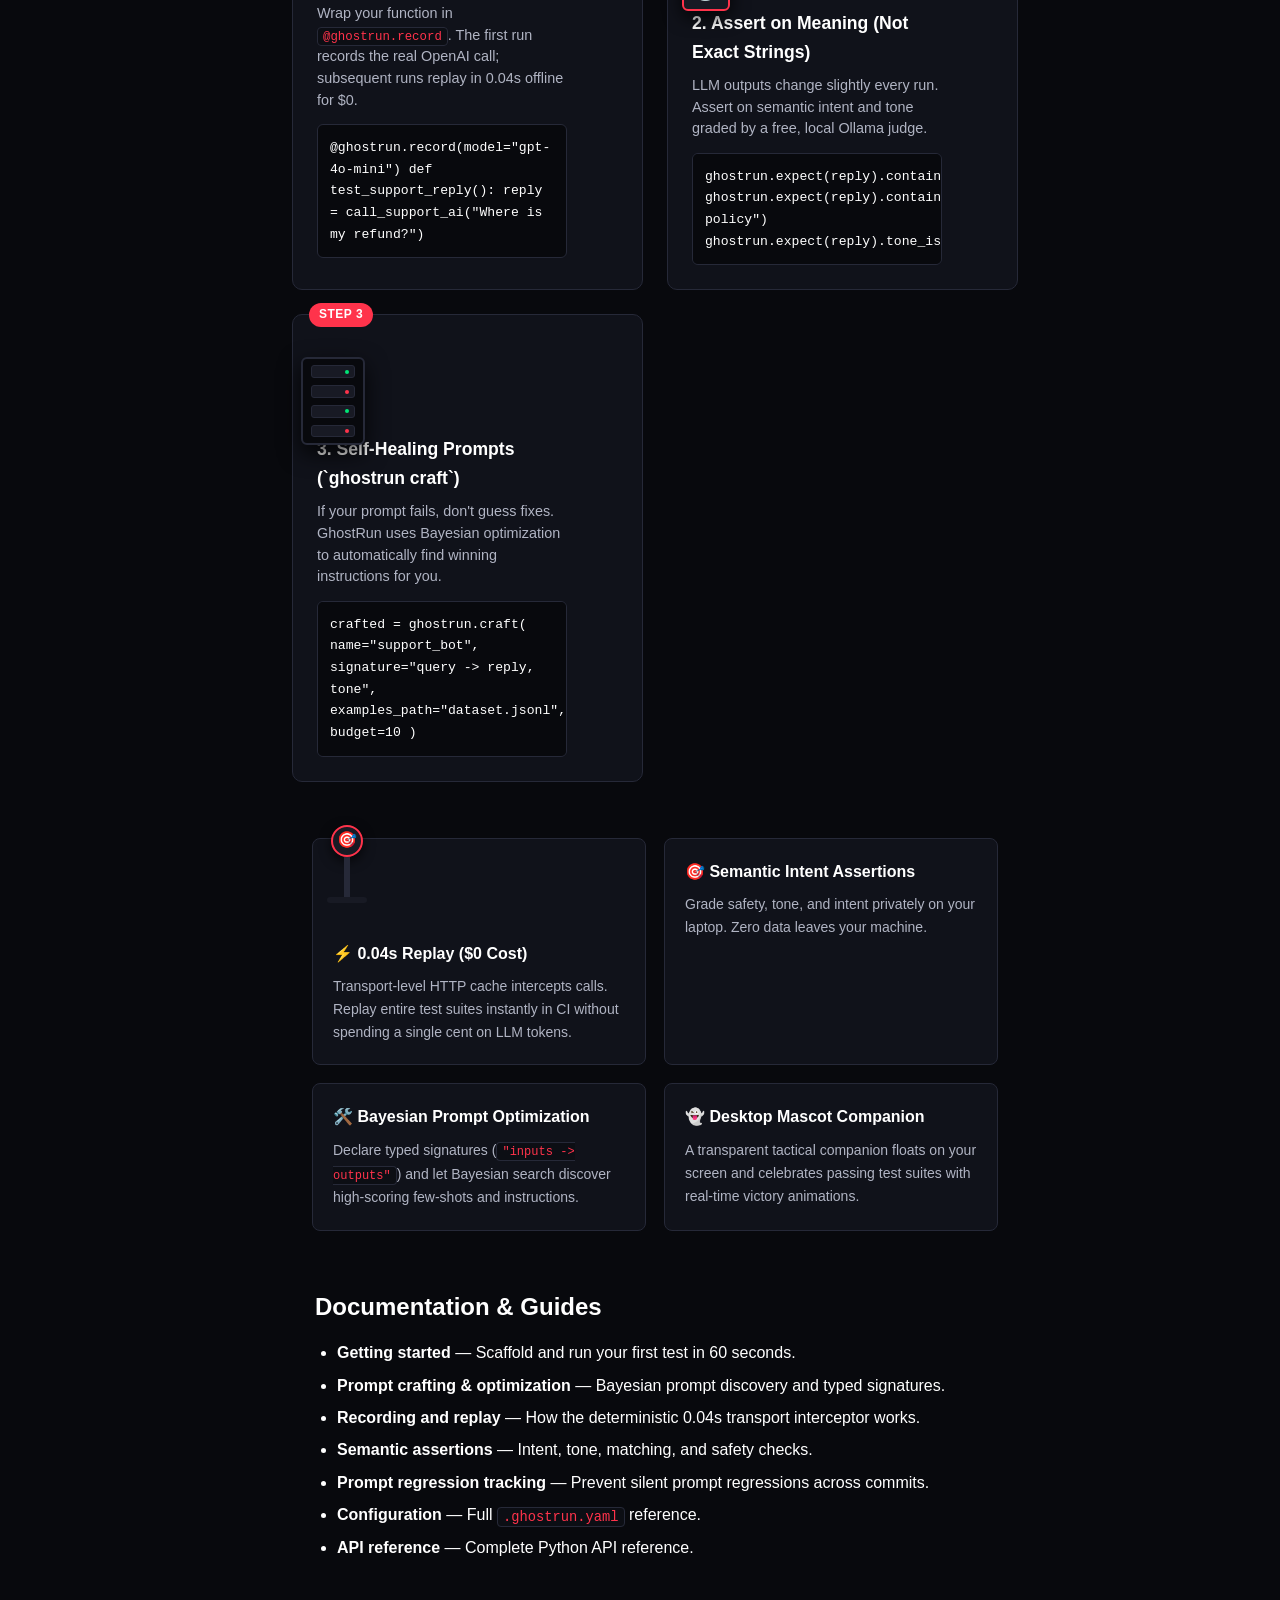
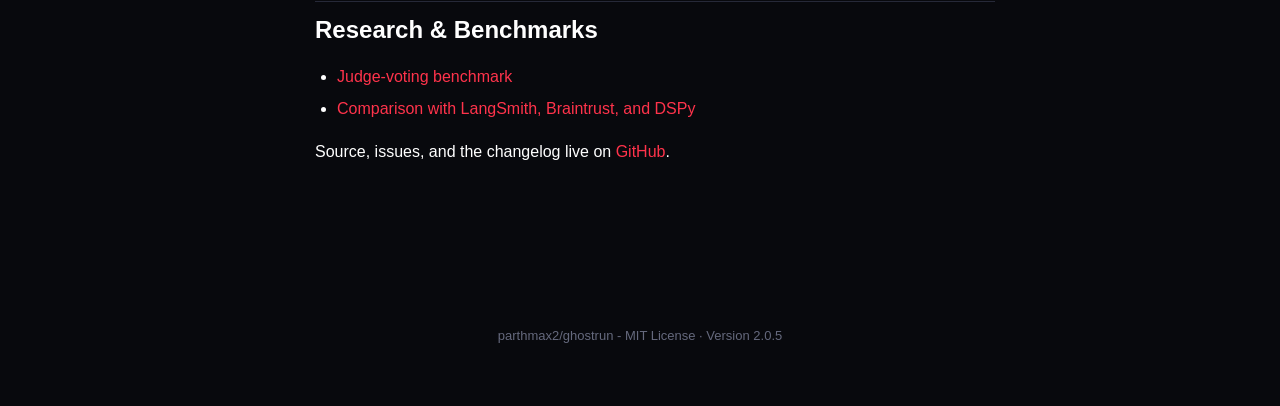
==== commit 0d8d0cec: "feat(site): add tactical guided voice tour, centered stage briefing, and interactive documentation s" ====
--- a/site/index.html
+++ b/site/index.html
@@ -10,7 +10,7 @@
   <link rel="canonical" href="https://ghostrun.parthmax.tech/">
   <meta name="author" content="parthmax2">
   <meta name="keywords"
-    content="LLM evals, prompt optimization, prompt crafting, DSPy alternative, pytest LLM evals, deterministic LLM tests, prompt regression testing, semantic assertions, OpenAI testing, Anthropic testing, desktop pet, AI companion">
+    content="LLM evals, prompt optimization, prompt crafting, prompt tuning, pytest LLM evals, deterministic LLM tests, prompt regression testing, semantic assertions, OpenAI testing, Anthropic testing, desktop pet, AI companion">
   <meta property="og:type" content="website">
   <meta property="og:title" content="ghostrun - pytest for AI Apps">
   <meta property="og:description"
@@ -25,6 +25,7 @@
   <meta name="twitter:image" content="https://ghostrun.parthmax.tech/assets/ghostrun-hero.gif">
   <link rel="icon" href="assets/ghost-icon.png">
   <link rel="stylesheet" href="assets/style.css">
+  <link rel="stylesheet" href="assets/tour.css">
   <style>
     /* Premium Modern Dark Styles */
     .hero-badge {
@@ -342,6 +343,30 @@
     </div>
   </div>
 
+  <!-- Phase 3: Center-Screen Mascot Stage Takeover Modal -->
+  <div id="mascot-briefing-stage">
+    <div class="stage-content">
+      <div class="stage-mascot-avatar" id="stage-avatar" style="width:320px; height:347px; background:url('assets/spritesheet.png') 0px 0px no-repeat; background-size:2560px 3123px; image-rendering:pixelated;"></div>
+      <div class="stage-dialogue-box">
+        <div class="stage-caller-id">
+          <div class="stage-caller-dot"></div>
+          <span>OPERATIONAL INTEL // COMMS: GHOST</span>
+        </div>
+        <p class="stage-speech-text" id="stage-speech-text">
+          Listen up. I'm Ghost. Most developers test AI with blind hope and burning cash. Let me walk you through our operational framework.
+        </p>
+      </div>
+      <div class="stage-actions">
+        <button class="btn-stage-start" id="btn-stage-start">
+          Start Guided Tour →
+        </button>
+        <button class="btn-stage-skip" id="btn-stage-skip">
+          Skip Tour &amp; Read Docs
+        </button>
+      </div>
+    </div>
+  </div>
+
   <script>
     function startMissionExperience() {
       var card = document.getElementById('launch-card');
@@ -366,7 +391,6 @@
           vid.volume = 1.0;
           vid.currentTime = 0;
           vid.play().catch(function() {
-            // Fallback if blocked
             vid.muted = true;
             vid.play();
           });
@@ -387,6 +411,13 @@
           sessionStorage.setItem('ghostrun_intro_seen', 'true');
         } catch(e) {}
       }
+
+      // Seamlessly transition into Phase 3 Center-Screen Stage Takeover!
+      setTimeout(function() {
+        if (window.GhostRunTour && typeof window.GhostRunTour.launchStageBriefing === 'function') {
+          window.GhostRunTour.launchStageBriefing();
+        }
+      }, 500);
     }
 
     (function() {
@@ -398,7 +429,7 @@
         if (sprite) sprite.style.backgroundPosition = '-' + (frame * 96) + 'px -0px';
       }, 120);
 
-      // If user already watched intro in this session, skip it automatically
+      // If user already watched intro in this session, skip intro
       try {
         if (sessionStorage.getItem('ghostrun_intro_seen') === 'true') {
           var el = document.getElementById('cinema-intro');
@@ -428,7 +459,10 @@
       <input class="search-input" id="search-input" type="text" placeholder="Search docs..." autocomplete="off">
       <div class="search-results" id="search-results"></div>
     </div>
-    <div class="header-actions">
+    <div class="header-actions" style="display:flex; align-items:center; gap:8px;">
+      <button class="btn-retour" id="btn-re-tour" onclick="if(window.GhostRunTour) window.GhostRunTour.startStationTour();" title="Re-launch Guided Tactical Tour">
+        <span style="color:#ff334b;">⚡</span> Re-Tour
+      </button>
       <a class="icon-btn" href="https://github.com/parthmax2/ghostrun" target="_blank" rel="noopener"
         aria-label="GitHub repository">
         <svg viewBox="0 0 16 16" width="18" height="18" fill="currentColor">
@@ -468,7 +502,7 @@
       <div class="article" style="max-width:960px">
 
         <div class="home-hero">
-          <div class="hero-badge">✨ Version 2.0.5 Live · DSPy-Style Optimization + Desktop Companion</div>
+          <div class="hero-badge">✨ Version 2.0.5 Live · Self-Improving Prompt Crafting + Desktop Companion</div>
 
           <!-- Interactive Live Mascot Canvas -->
           <div style="display:flex; flex-direction:column; align-items:center; margin-bottom:1.5rem;">
@@ -557,9 +591,9 @@
           </video>
         </div>
 
-        <div class="home-quickstart" style="position:relative;">
-          <!-- Interactive Station 1: Cyber PC Desk -->
-          <div class="mascot-station station-pc-desk" id="station-pc" style="top:-30px; right:15px;" title="Click to summon GhostRun to test code!">
+        <div class="home-quickstart" style="position:relative; margin-top:2.5rem;">
+          <!-- Interactive Station 1: Cyber PC Desk (Cleanly positioned on top-right ledge) -->
+          <div class="mascot-station station-pc-desk" id="station-pc" style="top:-42px; right:20px;" title="Click to summon GhostRun to test code!">
             <div class="pc-monitor"></div>
             <div class="pc-stand"></div>
             <div class="pc-desk-top"></div>
@@ -573,11 +607,11 @@
         </div>
 
         <!-- Beginner Developer 3-Step Journey -->
-        <h2 style="text-align:center; margin-top:3rem; border:none; font-size:1.6rem;">How GhostRun Works in 3 Simple Steps</h2>
+        <h2 style="text-align:center; margin-top:3.5rem; border:none; font-size:1.6rem;">How GhostRun Works in 3 Simple Steps</h2>
         <p style="text-align:center; color:#9aa4c7; margin-bottom:2rem;">Everything you need to ship confident, production-grade GenAI apps with zero API flakiness.</p>
 
         <div class="steps-container" style="position:relative;">
-          <div class="step-card" style="position:relative;">
+          <div class="step-card" style="position:relative; padding-right:75px;">
             <div class="step-num">Step 1</div>
             <h3>1. Record Once, Replay in 0.04s</h3>
             <p>Wrap your function in <code>@ghostrun.record</code>. The first run records the real OpenAI call; subsequent runs replay in 0.04s offline for $0.</p>
@@ -586,9 +620,9 @@
     reply = call_support_ai("Where is my refund?")</div>
           </div>
 
-          <div class="step-card" style="position:relative;">
+          <div class="step-card" style="position:relative; padding-right:75px;">
             <!-- Interactive Station 2: Cyber Coffee Station -->
-            <div class="mascot-station station-coffee-bar" id="station-coffee" style="top:12px; right:14px;" title="Click to call GhostRun for a coffee break!">
+            <div class="mascot-station station-coffee-bar" id="station-coffee" style="top:18px; right:16px;" title="Click to call GhostRun for a coffee break!">
               <div class="coffee-machine"></div>
             </div>
 
@@ -600,9 +634,9 @@
 ghostrun.expect(reply).tone_is("empathetic")</div>
           </div>
 
-          <div class="step-card" style="position:relative;">
+          <div class="step-card" style="position:relative; padding-right:75px;">
             <!-- Interactive Station 3: Tactical Server Rack -->
-            <div class="mascot-station station-server-rack" id="station-server" style="top:10px; right:14px;" title="Click to have GhostRun inspect the AI servers!">
+            <div class="mascot-station station-server-rack" id="station-server" style="top:18px; right:16px;" title="Click to have GhostRun inspect the AI servers!">
               <div class="server-unit"><div class="server-led"></div></div>
               <div class="server-unit"><div class="server-led red"></div></div>
               <div class="server-unit"><div class="server-led"></div></div>
@@ -623,9 +657,9 @@
 
         <!-- 4 Core Feature Cards with Target Dummy -->
         <div class="home-grid" style="position:relative;">
-          <div class="home-card" style="position:relative;">
-            <!-- Interactive Station 4: Bug Dummy -->
-            <div class="mascot-station station-bug-dummy" id="station-dummy" style="top:14px; right:14px;" title="Click for tactical training!">
+          <div class="home-card" style="position:relative; padding-top:24px;">
+            <!-- Interactive Station 4: Bug Dummy (Safely anchored in top-right corner with ample padding) -->
+            <div class="mascot-station station-bug-dummy" id="station-dummy" style="top:-38px; right:16px;" title="Click for tactical training!">
               <div class="dummy-head">🎯</div>
               <div class="dummy-pole"></div>
               <div class="dummy-base"></div>
@@ -639,7 +673,7 @@
             <p>Grade safety, tone, and intent privately on your laptop. Zero data leaves your machine.</p>
           </div>
           <div class="home-card">
-            <h3>🛠️ DSPy-Style Optimization</h3>
+            <h3>🛠️ Bayesian Prompt Optimization</h3>
             <p>Declare typed signatures (<code>"inputs -> outputs"</code>) and let Bayesian search discover high-scoring few-shots and instructions.</p>
           </div>
           <div class="home-card">
@@ -677,6 +711,7 @@
   </footer>
 
   <script src="assets/search-index.js"></script>
+  <script src="assets/tour.js"></script>
   <script src="assets/app.js"></script>
 </body>
 
--- a/site/assets/style.css
+++ b/site/assets/style.css
@@ -889,125 +889,126 @@
   transform: translateY(-3px) scale(1.05);
 }
 
-/* 1. Mini Cyber PC Battlestation */
+/* 1. Mini Cyber PC Battlestation (Enlarged) */
 .station-pc-desk {
-  width: 64px;
-  height: 52px;
+  width: 96px;
+  height: 74px;
   position: relative;
 }
 .station-pc-desk .pc-monitor {
   position: absolute;
   top: 0;
-  left: 12px;
-  width: 40px;
-  height: 28px;
+  left: 18px;
+  width: 60px;
+  height: 40px;
   background: #08090d;
-  border: 2px solid #262938;
-  border-radius: 3px;
+  border: 2px solid #ff334b;
+  border-radius: 4px;
   display: flex;
   flex-direction: column;
   justify-content: center;
   align-items: center;
-  box-shadow: 0 4px 12px rgba(0, 0, 0, 0.6);
+  box-shadow: 0 6px 18px rgba(0, 0, 0, 0.8);
 }
 .station-pc-desk .pc-monitor::after {
   content: ">_ 0.04s";
   color: #00e676;
   font-family: var(--font-mono);
-  font-size: 7px;
+  font-size: 9px;
   font-weight: bold;
+  letter-spacing: 0.5px;
 }
 .station-pc-desk .pc-stand {
   position: absolute;
-  top: 28px;
-  left: 28px;
-  width: 8px;
+  top: 40px;
+  left: 42px;
+  width: 12px;
+  height: 12px;
+  background: #262938;
+}
+.station-pc-desk .pc-desk-top {
+  position: absolute;
+  top: 52px;
+  left: 0;
+  width: 96px;
   height: 8px;
-  background: #262938;
-}
-.station-pc-desk .pc-desk-top {
-  position: absolute;
-  top: 36px;
-  left: 0;
-  width: 64px;
-  height: 6px;
   background: #181a24;
   border: 1px solid #262938;
+  border-radius: 3px;
+}
+.station-pc-desk .pc-keyboard {
+  position: absolute;
+  top: 48px;
+  left: 24px;
+  width: 36px;
+  height: 6px;
+  background: #ffffff;
   border-radius: 2px;
 }
-.station-pc-desk .pc-keyboard {
-  position: absolute;
-  top: 34px;
-  left: 16px;
-  width: 24px;
-  height: 4px;
-  background: #ffffff;
-  border-radius: 1px;
-}
-
-/* 2. Cyber Coffee Station */
+
+/* 2. Cyber Coffee Station (Enlarged) */
 .station-coffee-bar {
-  width: 46px;
-  height: 50px;
+  width: 68px;
+  height: 72px;
   position: relative;
 }
 .station-coffee-bar .coffee-machine {
   position: absolute;
   top: 6px;
   left: 6px;
-  width: 32px;
-  height: 38px;
+  width: 48px;
+  height: 58px;
   background: #181a24;
   border: 2px solid #ff334b;
-  border-radius: 4px;
-  box-shadow: 0 4px 12px rgba(0, 0, 0, 0.6);
+  border-radius: 6px;
+  box-shadow: 0 6px 18px rgba(0, 0, 0, 0.8);
   display: flex;
   flex-direction: column;
   align-items: center;
 }
 .station-coffee-bar .coffee-machine::before {
-  content: "ESP";
+  content: "ESPRESSO";
   font-family: var(--font-mono);
-  font-size: 6px;
+  font-size: 7px;
   color: #ff334b;
   font-weight: bold;
-  margin-top: 4px;
+  margin-top: 6px;
 }
 .station-coffee-bar .coffee-machine::after {
   content: "☕";
-  font-size: 11px;
-  margin-top: 2px;
-}
-
-/* 3. Tactical Server Rack */
+  font-size: 18px;
+  margin-top: 4px;
+}
+
+/* 3. Tactical Server Rack (Enlarged) */
 .station-server-rack {
-  width: 44px;
-  height: 64px;
+  width: 64px;
+  height: 88px;
   position: relative;
   background: #08090d;
   border: 2px solid #262938;
-  border-radius: 4px;
-  box-shadow: 0 6px 16px rgba(0, 0, 0, 0.7);
+  border-radius: 6px;
+  box-shadow: 0 8px 22px rgba(0, 0, 0, 0.8);
   display: flex;
   flex-direction: column;
-  padding: 4px 6px;
-  gap: 5px;
+  padding: 6px 8px;
+  gap: 7px;
 }
 .station-server-rack .server-unit {
   width: 100%;
-  height: 10px;
+  height: 14px;
   background: #181a24;
   border: 1px solid #262938;
-  border-radius: 2px;
+  border-radius: 3px;
   display: flex;
   align-items: center;
   justify-content: flex-end;
-  gap: 3px;
-  padding-right: 3px;
+  gap: 4px;
+  padding-right: 5px;
 }
 .station-server-rack .server-led {
-  width: 3px;
-  height: 3px;
+  width: 4px;
+  height: 4px;
   border-radius: 50%;
   background: #00e676;
   animation: blinkLed 1.2s infinite alternate;
@@ -1021,34 +1022,116 @@
   to { opacity: 1; }
 }
 
-/* 4. Bug Practice Dummy */
+/* 4. Bug Practice Dummy (Enlarged) */
 .station-bug-dummy {
-  width: 40px;
-  height: 52px;
+  width: 60px;
+  height: 78px;
   position: relative;
   display: flex;
   flex-direction: column;
   align-items: center;
 }
 .station-bug-dummy .dummy-head {
-  width: 22px;
-  height: 22px;
+  width: 32px;
+  height: 32px;
   background: #181a24;
   border: 2px solid #ff334b;
   border-radius: 50%;
   display: flex;
   align-items: center;
   justify-content: center;
+  font-size: 16px;
+  box-shadow: 0 4px 12px rgba(0, 0, 0, 0.7);
+}
+.station-bug-dummy .dummy-pole {
+  width: 6px;
+  height: 40px;
+  background: #262938;
+}
+.station-bug-dummy .dummy-base {
+  width: 40px;
+  height: 6px;
+  background: #181a24;
+  border-radius: 3px;
+}
+
+/* ==========================================================================
+   Tactical Radio Comms HUD & Full-Screen Briefing Styles
+   ========================================================================== */
+
+/* Tactical Radio HUD Controller */
+#tactical-radio-hud {
+  position: fixed;
+  bottom: 24px;
+  left: 24px;
+  z-index: 9999;
+  background: rgba(16, 18, 26, 0.95);
+  border: 1px solid rgba(255, 51, 75, 0.4);
+  backdrop-filter: blur(16px);
+  border-radius: 12px;
+  padding: 10px 16px;
+  display: flex;
+  align-items: center;
+  gap: 12px;
+  box-shadow: 0 12px 32px rgba(0, 0, 0, 0.8);
+  font-family: var(--font-mono);
+  font-size: 12px;
+  color: #ffffff;
+  transition: all 0.3s ease;
+}
+.radio-led {
+  width: 8px;
+  height: 8px;
+  border-radius: 50%;
+  background: #00e676;
+  box-shadow: 0 0 8px #00e676;
+  animation: radioPulse 1.5s infinite alternate;
+}
+@keyframes radioPulse {
+  from { opacity: 0.4; }
+  to { opacity: 1; }
+}
+.radio-btn {
+  background: rgba(255, 255, 255, 0.08);
+  border: 1px solid rgba(255, 255, 255, 0.2);
+  color: #ffffff;
+  font-family: var(--font-mono);
   font-size: 11px;
-}
-.station-bug-dummy .dummy-pole {
-  width: 4px;
-  height: 28px;
-  background: #262938;
-}
-.station-bug-dummy .dummy-base {
-  width: 26px;
-  height: 4px;
-  background: #181a24;
-  border-radius: 2px;
-}
+  padding: 5px 12px;
+  border-radius: 6px;
+  cursor: pointer;
+  transition: all 0.2s;
+}
+.radio-btn:hover {
+  background: #ff334b;
+  border-color: #ff334b;
+  color: #ffffff;
+}
+.radio-btn.primary {
+  background: #ff334b;
+  border-color: #ff334b;
+  font-weight: bold;
+}
+
+/* Dive-in Shockwave Impact Ring */
+.tactical-shockwave {
+  position: absolute;
+  width: 120px;
+  height: 40px;
+  border: 2px solid #ff334b;
+  border-radius: 50%;
+  transform: translate(-50%, -50%) scale(0.2);
+  pointer-events: none;
+  z-index: 999;
+  animation: shockwaveExpand 0.6s cubic-bezier(0.16, 1, 0.3, 1) forwards;
+}
+@keyframes shockwaveExpand {
+  0% { transform: translate(-50%, -50%) scale(0.2); opacity: 1; }
+  100% { transform: translate(-50%, -50%) scale(1.8); opacity: 0; }
+}
+
+/* Active Station Target Glow */
+.station-active-highlight {
+  outline: 2px solid #ff334b !important;
+  box-shadow: 0 0 28px rgba(255, 51, 75, 0.6) !important;
+}
--- a/site/assets/tour.css
+++ b/site/assets/tour.css
@@ -0,0 +1,203 @@
+/* ==========================================================================
+   GhostRun — Interactive Tactical Tour & Mascot Stage Styles
+   ========================================================================== */
+
+/* Phase 3: Center-Screen Mascot Stage Overlay */
+#mascot-briefing-stage {
+  position: fixed;
+  top: 0;
+  left: 0;
+  width: 100vw;
+  height: 100vh;
+  background: rgba(8, 9, 13, 0.94);
+  backdrop-filter: blur(24px);
+  z-index: 99999;
+  display: flex;
+  flex-direction: column;
+  align-items: center;
+  justify-content: center;
+  opacity: 0;
+  visibility: hidden;
+  pointer-events: none;
+  transition: opacity 0.6s cubic-bezier(0.16, 1, 0.3, 1), visibility 0.6s;
+}
+
+#mascot-briefing-stage.active {
+  opacity: 1;
+  visibility: visible;
+  pointer-events: auto;
+}
+
+/* Stage Inner Content Card */
+.stage-content {
+  display: flex;
+  flex-direction: column;
+  align-items: center;
+  text-align: center;
+  max-width: 800px;
+  width: 92%;
+  position: relative;
+}
+
+/* Half-Screen Giant Pixel Mascot (320px x 347px, ~45-50vh) */
+.stage-mascot-avatar {
+  width: 320px;
+  height: 347px;
+  background-image: url('spritesheet.png');
+  background-repeat: no-repeat;
+  background-position: 0px 0px;
+  background-size: 2560px 3123px;
+  image-rendering: pixelated;
+  margin-bottom: 1.2rem;
+  transition: transform 0.2s ease;
+}
+
+/* Subtitle & Dialogue Box */
+.stage-dialogue-box {
+  background: #10121a;
+  border: 1px solid rgba(255, 51, 75, 0.4);
+  border-radius: 14px;
+  padding: 1.2rem 2rem;
+  box-shadow: 0 16px 48px rgba(0, 0, 0, 0.85), 0 0 24px rgba(255, 51, 75, 0.15);
+  margin-bottom: 1.2rem;
+  width: 100%;
+}
+
+.stage-caller-id {
+  display: flex;
+  align-items: center;
+  justify-content: center;
+  gap: 8px;
+  color: #ff334b;
+  font-family: var(--font-mono, monospace);
+  font-size: 0.8rem;
+  font-weight: 700;
+  letter-spacing: 1px;
+  margin-bottom: 0.8rem;
+}
+
+.stage-caller-dot {
+  width: 7px;
+  height: 7px;
+  background: #00e676;
+  border-radius: 50%;
+  box-shadow: 0 0 8px #00e676;
+}
+
+.stage-speech-text {
+  color: #ffffff;
+  font-family: var(--font-mono, monospace);
+  font-size: 1.15rem;
+  line-height: 1.6;
+  margin: 0;
+  min-height: 3.2em;
+}
+
+/* Stage Action Buttons */
+.stage-actions {
+  display: flex;
+  align-items: center;
+  gap: 14px;
+}
+
+.btn-stage-start {
+  background: #ff334b;
+  color: #ffffff;
+  border: none;
+  font-family: var(--font-mono, monospace);
+  font-weight: 700;
+  font-size: 0.95rem;
+  padding: 12px 28px;
+  border-radius: 999px;
+  cursor: pointer;
+  box-shadow: 0 8px 24px rgba(255, 51, 75, 0.4);
+  transition: all 0.25s;
+  display: inline-flex;
+  align-items: center;
+  gap: 8px;
+}
+
+.btn-stage-start:hover {
+  background: #d9263a;
+  transform: translateY(-2px);
+  box-shadow: 0 0 28px rgba(255, 51, 75, 0.7);
+}
+
+.btn-stage-skip {
+  background: rgba(255, 255, 255, 0.08);
+  border: 1px solid rgba(255, 255, 255, 0.2);
+  color: #b0b4c3;
+  font-family: var(--font-mono, monospace);
+  font-size: 0.9rem;
+  padding: 12px 24px;
+  border-radius: 999px;
+  cursor: pointer;
+  transition: all 0.2s;
+}
+
+.btn-stage-skip:hover {
+  background: rgba(255, 255, 255, 0.15);
+  color: #ffffff;
+  border-color: rgba(255, 255, 255, 0.4);
+}
+
+/* ==========================================================================
+   Screen Control: Tactical Spotlight & Laser Pointer
+   ========================================================================== */
+
+/* Active Section Spotlight Overlay */
+.tactical-camera-spotlight {
+  position: relative;
+  transition: all 0.6s cubic-bezier(0.16, 1, 0.3, 1);
+  outline: 3px solid #ff334b !important;
+  box-shadow: 0 0 35px rgba(255, 51, 75, 0.7), inset 0 0 20px rgba(255, 51, 75, 0.2) !important;
+  border-radius: 8px !important;
+  animation: spotlightPulse 2s infinite alternate;
+}
+
+@keyframes spotlightPulse {
+  from { box-shadow: 0 0 25px rgba(255, 51, 75, 0.5); }
+  to { box-shadow: 0 0 45px rgba(255, 51, 75, 0.9); }
+}
+
+/* Tactical Laser Pointer Targeting Line */
+.tactical-laser-pointer {
+  position: absolute;
+  height: 2px;
+  background: linear-gradient(90deg, #ff334b, #ffffff);
+  box-shadow: 0 0 8px #ff334b;
+  transform-origin: 0% 50%;
+  pointer-events: none;
+  z-index: 9998;
+  opacity: 0.85;
+}
+
+/* Header Re-Tour Action Button (Hidden by default during tour, appears only when tour ends) */
+.btn-retour {
+  display: none;
+  align-items: center;
+  gap: 6px;
+  background: rgba(255, 51, 75, 0.12);
+  border: 1px solid rgba(255, 51, 75, 0.4);
+  color: #ffffff;
+  font-family: var(--font-mono, monospace);
+  font-size: 0.78rem;
+  font-weight: 700;
+  padding: 5px 12px;
+  border-radius: 999px;
+  cursor: pointer;
+  transition: all 0.2s cubic-bezier(0.16, 1, 0.3, 1);
+  letter-spacing: 0.5px;
+}
+.btn-retour.active {
+  display: inline-flex;
+}
+.btn-retour:hover {
+  background: #ff334b;
+  color: #ffffff;
+  transform: translateY(-1px);
+  box-shadow: 0 0 16px rgba(255, 51, 75, 0.6);
+}
+.btn-retour:hover span {
+  color: #ffffff !important;
+}
